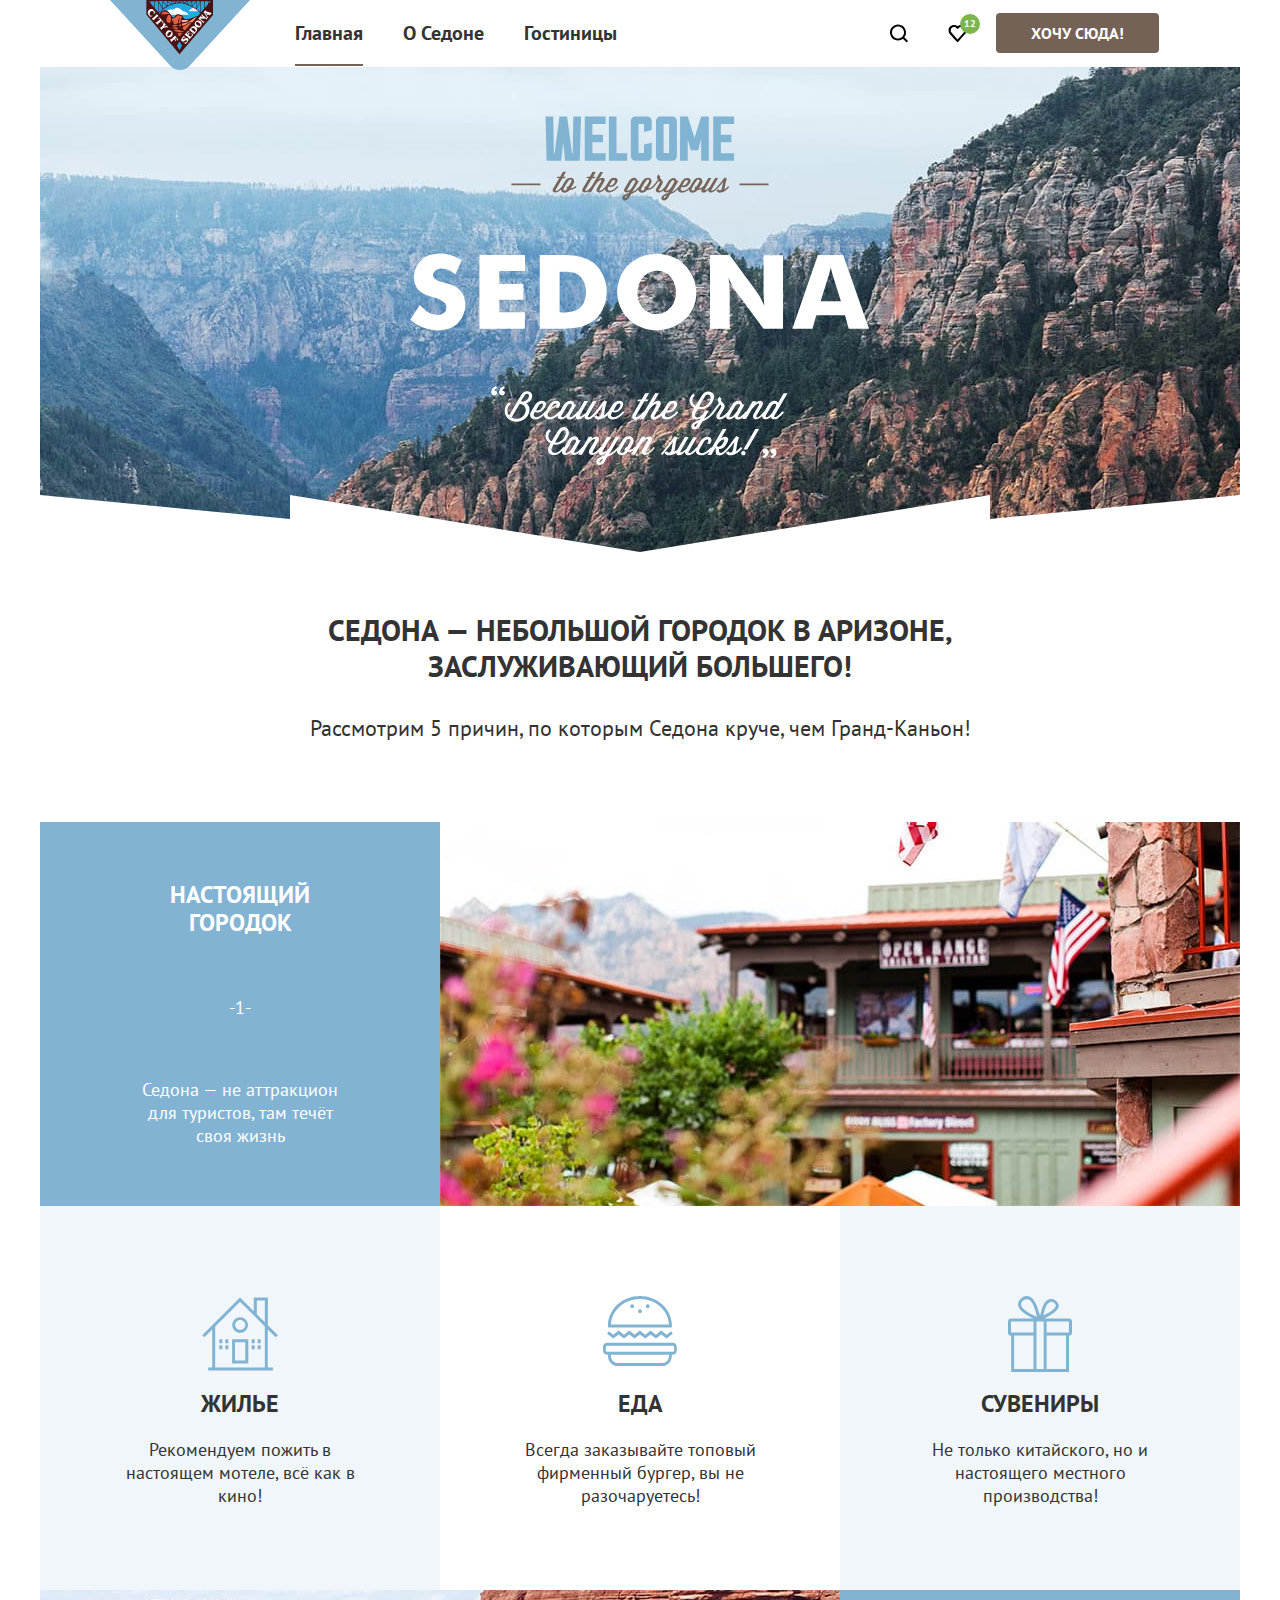
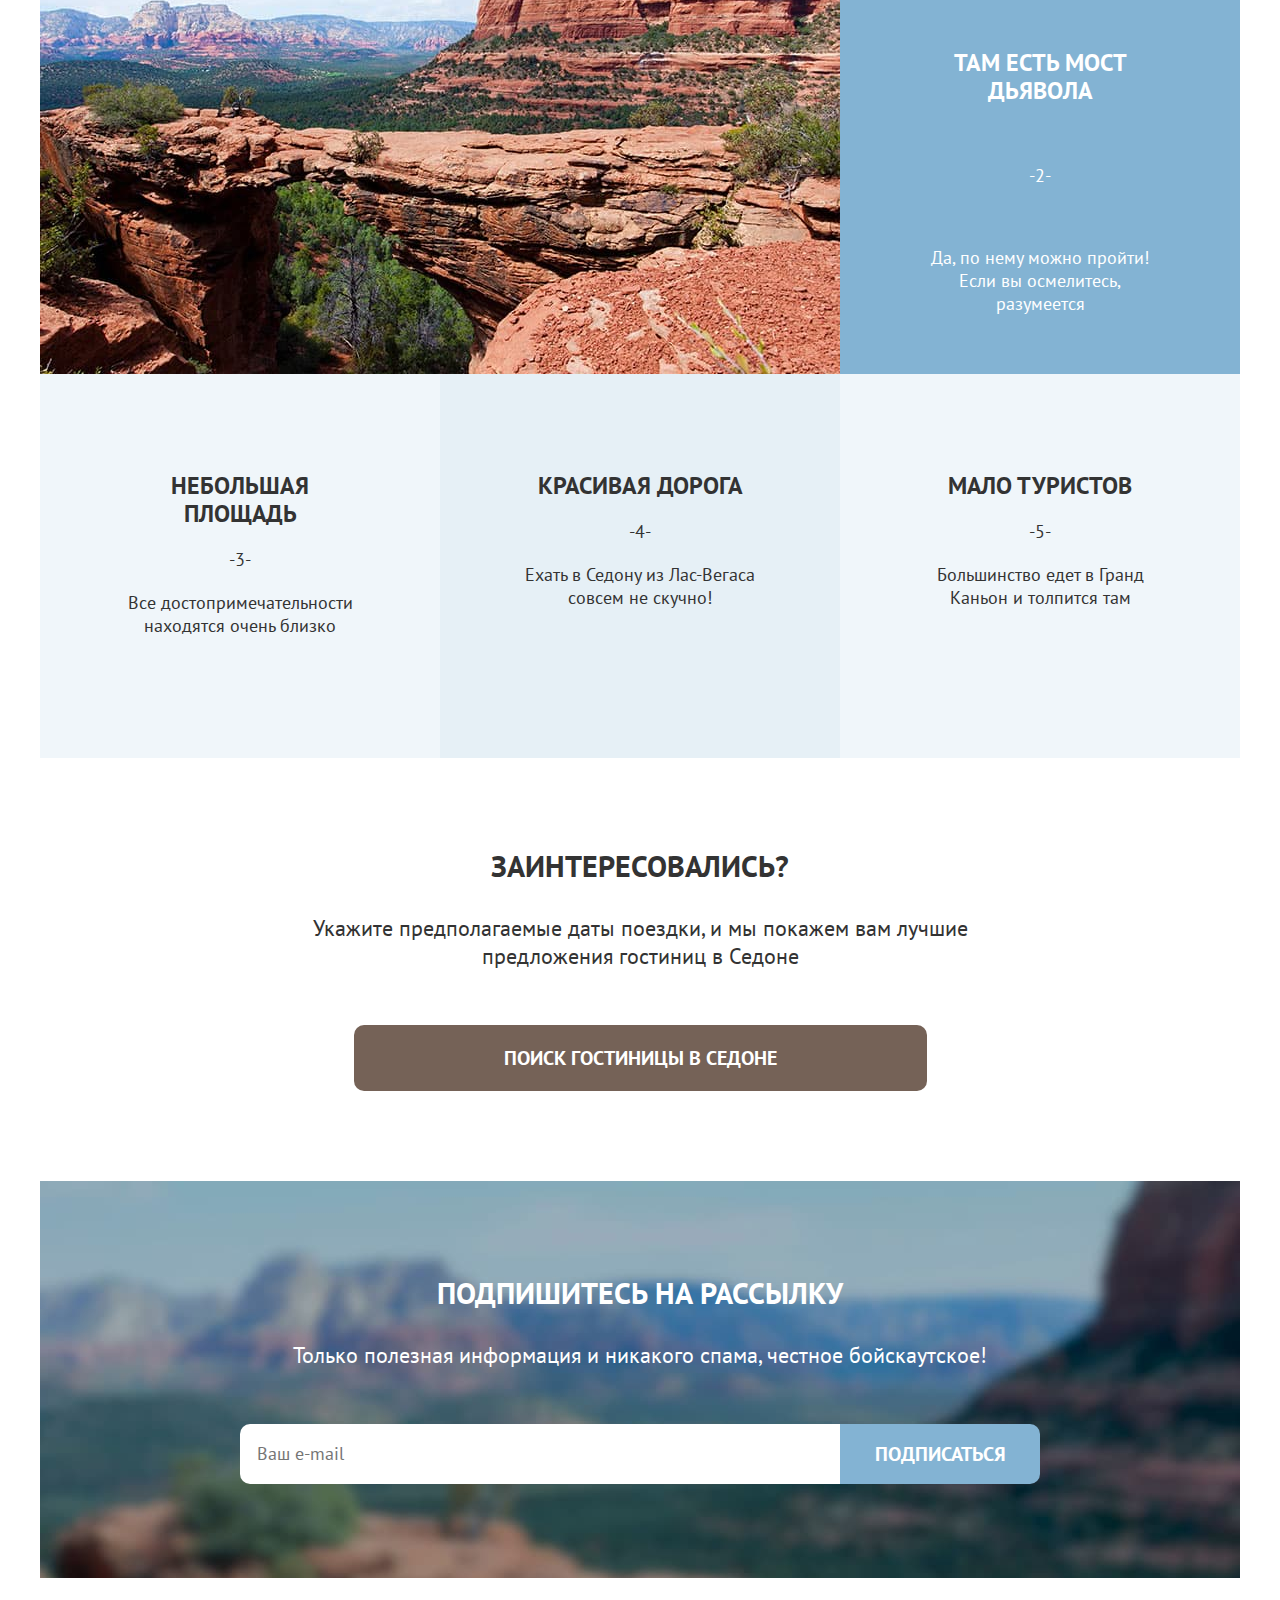
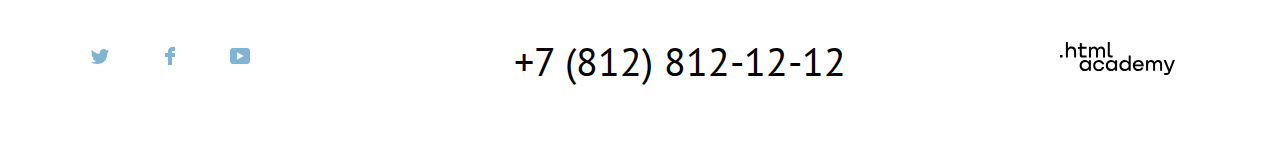
==== index.html @ 69a6a280 "First commit" ====
<!DOCTYPE html>
<html lang="ru">

<head>
  <meta charset="utf-8">
  <title>Седона</title>
  <link rel="stylesheet" href="styles/styles.css">
</head>

<body>
  <header class="page-header">
    <nav class="navigation">
      <a class="navigation-logo" href="index.html">
        <img class="logo" src="img/logo.svg" alt="Логотип города Седона" width="140" height="70">
      </a>
      <ul class="navigation-list">
        <li class="navigation-item">
          <a class="navigation-link navigation-link-current">Главная</a>
        </li>
        <li class="navigation-item">
          <a class="navigation-link" href="about.html">О Седоне</a>
        </li>
        <li class="navigation-item">
          <a class="navigation-link" href="catalog.html">Гостиницы</a>
        </li>
      </ul>
      <ul class="navigation-list navigation-user">
        <li class="navigation-item">
          <a class="navigation-link" href="#">
            <svg class="navigation-icon" aria-hidden="true" focusable="false" xmlns="http://www.w3.org/2000/svg"
              width="20" height="19" fill="none" viewBox="0 0 20 19">
              <path
                d="m19.026 17.05-3.71-3.7c1.002-1.3 1.704-3 1.704-4.9 0-4.4-3.61-8-8.023-8C4.585.45.975 4.15.975 8.55c0 4.4 3.61 8 8.022 8 1.805 0 3.51-.6 4.914-1.7l3.71 3.7 1.405-1.5Zm-10.029-2.5c-3.309 0-6.017-2.7-6.017-6s2.708-6 6.017-6c3.31 0 6.017 2.7 6.017 6s-2.707 6-6.017 6Z" />
            </svg>
            <span class="visually-hidden">Поиск</span></a>
        </li>
        <li class="navigation-item">
          <a class="navigation-link" href="#">
            <svg class="navigation-icon" aria-hidden="true" focusable="false" xmlns="http://www.w3.org/2000/svg"
              width="19" height="17" fill="none" viewBox="0 0 19 17">
              <path
                d="M9.444 17c-.301 0-.602-.1-.802-.4-5.416-6.1-6.72-7.5-7.02-7.9C.92 7.8.519 6.6.519 5.4c0-3 2.406-5.4 5.515-5.4 1.304 0 2.507.5 3.51 1.3C10.547.5 11.851 0 13.054 0c3.008 0 5.516 2.4 5.516 5.4 0 1.3-.502 2.5-1.304 3.4l-7.02 7.9c-.2.2-.401.3-.802.3ZM3.427 7.5c.3.4 3.51 4 6.117 6.9l6.218-7c.501-.5.702-1.2.702-2 0-1.8-1.505-3.3-3.31-3.3-1.002 0-2.005.5-2.707 1.3-.301.3-.602.4-.903.4-.3 0-.602-.2-.802-.4-.702-.8-1.705-1.3-2.708-1.3-1.805 0-3.31 1.5-3.31 3.3-.1.9.302 1.6.703 2.1-.1 0-.1 0 0 0Z" />
            </svg>
            <span class="visually-hidden">Избранное</span>
            <span class="icon-button-counter">12</span>
          </a>
        </li>
        <li class="navigation-item">
          <a class="button button-secondary" href="#">Хочу сюда!</a>
        </li>
      </ul>
    </nav>

  </header>
  <main class="main-container main-index">
    <div class="page-container">
      <div class="main-promo">
        <h1 class="visually-hidden">Город Седона</h1>
        <img class="logo-wrlcome" src="img/welcome.svg" width="460" height="350" alt="Добро пожаловать в город Седона">
      </div>
      <section class="reason">
        <div class="postiton-flex-section-reason">
          <h2 class="title-main-index position-reason">Седона — небольшой городок в Аризоне, заслуживающий большего!
          </h2>
          <p class="description-main-index">Рассмотрим 5 причин, по которым Седона круче, чем Гранд-Каньон!</p>
        </div>
        <ol class="reason-list">
          <li class="reason-item-large">
            <div class="reason-block text-color">
              <h3 class="reason-title">Настоящий городок</h3>
              <span>-1-</span>
              <p class="reason-description">Седона — не аттракцион для туристов, там течёт
                своя жизнь</p>
            </div>
            <img class="reason-img" src="img/content/real-city.jpg" alt="Фото города Седона с заведенями" width="800"
              height="384">
            <ul class="reason-list-inner">
              <li class="reason-item-inner reason-item-house-img">

                <h4 class="reason-title">Жилье</h4>
                <p class="reason-description">Рекомендуем пожить в настоящем мотеле,
                  всё как в кино!</p>
              </li>
              <li class="reason-item-inner reason-item-burger-img">
                <h4 class="reason-title">Еда</h4>
                <p class="reason-description">Всегда заказывайте
                  топовый фирменный бургер, вы не разочаруетесь!</p>
              </li>
              <li class="reason-item-inner reason-item-gift-img">
                <h4 class="reason-title">Сувениры</h4>
                <p class="reason-description">Не только китайского,
                  но и настоящего местного производства!</p>
              </li>
            </ul>
          </li>
          <li class="reason-item-large">
            <img class="reason-img" src="img/content/devil-bridge.jpg"
              alt="Фото Моста дьявола: природного каменного моста между скалами" width="800" height="384">
            <div class="reason-block text-color">
              <h3 class="reason-title">Там есть мост дьявола</h3>
              <span>-2-</span>
              <p class="reason-description">Да, по нему можно пройти! Если вы осмелитесь, разумеется</p>
            </div>
          </li>
          <li class="reason-item">
            <h3 class="reason-title">Небольшая площадь</h3>
            <span>-3-</span>
            <p class="reason-description">Все достопримечательности находятся очень близко</p>
          </li>
          <li class="reason-item">
            <h3 class="reason-title">Красивая дорога</h3>
            <span>-4-</span>
            <p class="reason-description">Ехать в Седону из Лас-Вегаса совсем не скучно!</p>
          </li>
          <li class="reason-item">
            <h3 class="reason-title">Мало туристов</h3>
            <span>-5-</span>
            <p class="reason-description">Большинство едет в Гранд Каньон и толпится там</p>
          </li>
        </ol>
      </section>
      <section class="hotel-search">
        <h2 class="visually-hidden">Поиск гостиниц</h2>
        <p class="title-main-index position-hotel-search">Заинтересовались?</p>
        <p class="section-description">Укажите предполагаемые даты поездки, и мы покажем вам лучшие предложения гостиниц
          в
          Седоне
        </p>
        <a class="button search-button" href="#">ПОИСК ГОСТИНИЦЫ В СЕДОНЕ</a>
      </section>
      <section class="subscribe">
        <h2 class="title-main-index position-subscribe">ПОДПИШИТЕСЬ НА РАССЫЛКУ</h2>
        <p class="section-description">Только полезная информация и никакого спама, честное бойскаутское!</p>
        <form class="subscribe-form" action="https://echo.htmlacademy.ru/" method="post">
          <label class="subscribe-field">
            <span class="visually-hidden">Ваш e-mail</span>
            <input class="field" type="email" name="e-mail" placeholder="Ваш e-mail" required>
          </label>
          <button class="button subscribe-button" type="submit">ПОДПИСАТЬСЯ</button>
        </form>
      </section>
    </div>
  </main>
  <footer class="page-footer">
    <div class="page-footer-container">
      <section class="footer-social">
        <h2 class="visually-hidden">Наши социальные сети</h2>
        <ul class="footer-social-list">
          <li class="footer-social-item">
            <a class="footer-social-link" href="#">
              <svg class="footer-social-icon" xmlns="http://www.w3.org/2000/svg" width="18" height="15" fill="none"
                viewBox="0 0 18 15">
                <path
                  d="M11.6.2c1.8-.5 3.2.3 3.8 1.2.7-.2 1.4-.5 2.1-.7 0 .9-.6 1.5-.9 1.8.7.1 1.4-.6 1.4-.6-.2 1-1.1 1.8-1.7 2C16.1 10.7 13 15.1 5.7 15h-.5c-.4 0-4.4-.5-5.2-1.9 2.4.2 4.1-.4 5-1.2-1-.3-2.9-.4-3.2-2.9.4.1.6.2 1.3.1C1.8 8.3.4 7.5.5 5.3c.3.3 1.1.5 1.4.5C1.1 5.6-.2 2.5.9.9c1.9 1.9 4 3.6 7.6 3.8C8.7 2.3 9.7.8 11.6.2Z" />
              </svg>
              <span class="visually-hidden">Твиттер</span>
            </a>
          </li>
          <li class="footer-social-item">
            <a class="footer-social-link" href="#">
              <svg class="footer-social-icon" xmlns="http://www.w3.org/2000/svg" width="10" height="18" fill="none"
                viewBox="0 0 10 18">
                <path d="M7 0C4.8 0 3 1.8 3 4v2H0v4h3v8h4v-8h3V6H7V4h3V0H7Z" />
              </svg>
              <span class="visually-hidden">Фэйсбук</span>
            </a>
          </li>
          <li class="footer-social-item">
            <a class="footer-social-link" href="#">
              <svg class="footer-social-icon" xmlns="http://www.w3.org/2000/svg" width="20" height="16" fill="none"
                viewBox="0 0 20 16">
                <path
                  d="M17 0H2.9C1.2 0 0 1.5 0 3.2v9.5C0 14.5 1.2 16 2.9 16h14.3c1.5 0 2.9-1.5 2.9-3.2V3.2C19.9 1.5 18.7 0 17 0ZM7 11.8V4.2L13.7 8 7 11.8Z" />
              </svg>
              <span class="visually-hidden">Ютуб</span>
            </a>
          </li>
        </ul>
      </section>
      <section class="footer-contacts">
        <h2 class="visually-hidden">Контакты</h2>
        <address class="contacts">
          <a class="contacts-phone" href="88128121212">+7 (812) 812-12-12</a>
        </address>
      </section>
      <section class="footer-made-in">
        <h2 class="visually-hidden">Сайт сделан в .html academy</h2>
        <a class="button-made-in" href="https://htmlacademy.ru/">
          <svg class="html-academy-svg" xmlns="http://www.w3.org/2000/svg" width="115" height="33" fill="none">
            <path
              d="M0 12.9v2.6h2.5v-2.6H0Zm11.6-8.4c-1.6 0-2.8.7-3.6 1.7h-.1V0h-2v15.5h2v-5.3c0-2.1 1.3-3.6 3.3-3.6 1.8 0 2.9 1.4 2.9 3.2v5.7h2V9.4c.1-3-1.8-4.9-4.5-4.9Zm15 .3h-4.8V1.1h-2v3.8h-1.9v2h1.9v6c0 1.7 1 2.7 2.7 2.7h4.1v-2h-3.7c-.7 0-1.1-.4-1.1-1.1V6.8h4.8v-2Zm14.5-.2c-1.6 0-2.9.8-3.5 2.1h-.1a3.7 3.7 0 0 0-3.4-2.1c-1.4 0-2.5.8-3.1 1.8h-.1V4.8H29v10.6h2V10c0-2 1-3.5 2.6-3.5 1.5 0 2.4 1 2.4 2.6v6.3h2V9.8c0-2.4 1.4-3.3 2.6-3.3 1.5 0 2.4 1 2.4 2.6v6.3h2V8.9c.1-2.5-1.4-4.3-3.9-4.3Zm6.7 8.1c0 1.7 1 2.7 2.8 2.7h2v-2h-1.7c-.7 0-1.1-.4-1.1-1.1V0h-2v12.7Zm-18.9 7a4.9 4.9 0 0 0-3.9-1.8c-3.1 0-5.4 2.3-5.4 5.6s2.3 5.6 5.4 5.6c1.8 0 3-.8 3.8-1.9h.1v1.6h2V18.2h-2v1.5Zm-3.6 7.4a3.5 3.5 0 0 1-3.6-3.6c0-2 1.4-3.6 3.6-3.6s3.6 1.6 3.6 3.6c0 1.9-1.4 3.6-3.6 3.6ZM44.2 22c-.5-2.4-2.6-4.1-5.4-4.1a5.4 5.4 0 0 0-5.6 5.6c0 3.1 2.2 5.6 5.6 5.6 2.8 0 4.9-1.8 5.4-4.2h-2.1a3.4 3.4 0 0 1-3.3 2.3 3.5 3.5 0 0 1-3.6-3.6c0-2 1.4-3.6 3.6-3.6 1.6 0 2.8 1 3.3 2.2h2.1V22Zm10.9-2.3a4.9 4.9 0 0 0-3.9-1.8c-3.1 0-5.4 2.3-5.4 5.6s2.3 5.6 5.4 5.6c1.8 0 3-.8 3.8-1.9h.1v1.6h2V18.2h-2v1.5Zm-3.6 7.4a3.5 3.5 0 0 1-3.6-3.6c0-2 1.4-3.6 3.6-3.6s3.6 1.6 3.6 3.6c0 1.9-1.5 3.6-3.6 3.6Zm17.2-7.3a5 5 0 0 0-3.9-1.9c-3.1 0-5.4 2.3-5.4 5.6s2.2 5.6 5.4 5.6c1.7 0 3-.8 3.8-1.8h.1v1.5h2V13.4h-2v6.4Zm-3.6 7.3a3.5 3.5 0 0 1-3.6-3.6c0-2 1.4-3.6 3.6-3.6s3.6 1.6 3.6 3.6c-.1 2-1.5 3.6-3.6 3.6Zm13.2-9.2a5.4 5.4 0 0 0-5.5 5.6c0 3 2.1 5.6 5.5 5.6 2.5 0 4.5-1.3 5.2-3.6h-2.1c-.5 1-1.6 1.6-3 1.6-1.9 0-3.3-1.3-3.4-2.9h8.8c.2-3.6-2-6.3-5.5-6.3Zm0 1.9c1.7 0 3 1 3.3 2.6h-6.5a3.2 3.2 0 0 1 3.2-2.6Zm19.9-1.9a4 4 0 0 0-3.6 2h-.1c-.6-1.2-1.8-2-3.4-2-1.4 0-2.5.7-3.1 1.8v-1.5h-1.9v10.6h2v-5.4c0-2 1-3.4 2.6-3.5 1.5 0 2.4 1 2.4 2.6v6.3h2v-5.6c0-2.4 1.4-3.3 2.6-3.3 1.5 0 2.4 1 2.4 2.6v6.3h2v-6.5c.1-2.6-1.4-4.4-3.9-4.4Zm11.2 9.1-3.6-8.9h-2.2l4.8 11.6c-.3.9-.7 1.2-1.7 1.2h-2.5v2h2.5c1.8 0 2.8-.8 3.5-2.6l4.7-12.2h-2.1l-3.4 8.9Z" />
          </svg>
        </a>
      </section>
    </div>
  </footer>
</body>

</html>
---- styles/styles.css ----
@font-face {
  font-family: "PT Sans";
  font-style: normal;
  font-weight: 400;
  src: url("../fonts/ptsans-400.woff2") format("woff2");
  font-display: swap;
}

@font-face {
  font-family: "PT Sans";
  font-style: normal;
  font-weight: 700;
  src: url("../fonts/ptsans-700.woff2") format("woff2");
  font-display: swap;
}

html {
  height: 100%;
}

body {
  min-width: 1200px;
  margin: 0;
  display: flex;
  flex-direction: column;
  min-height: 100%;
  font-family: "PT Sans", sans-serif;
  font-size: 18px;
  color: #333333;
  background-color: #FFFFFF;
}

.visually-hidden {
  position: absolute;
  width: 1px;
  height: 1px;
  margin: -1px;
  padding: 0;
  border: 0;
  clip: rect(0 0 0 0);
  overflow: hidden;
}

.main-container {
  flex-grow: 1;
}

.page-container {
  width: 1200px;
  margin: 0 auto;
}


.logo-wrlcome {
  padding-top: 50px;
  display: block;
  margin: 0 auto;
}

.title-main-index {
  font-family: 'PT Sans';
  font-style: normal;
  font-weight: 700;
  font-size: 30px;
  line-height: 36px;
  text-align: center;
  text-transform: uppercase;
}

.title-main-catalog {
  margin: 0 0 30px;
  padding: 0;
  font-size: 30px;
}

.postiton-flex-section-reason {
  width: 720px;
  margin-left: auto;
  margin-right: auto;
}

.position-reason {
  margin: 60px auto 30px;
}

.position-hotel-search {
  margin: 0 auto 30px;
}

.section-description {
  margin: 0 auto 55px;
  font-size: 22px;
}

.description-main-index {
  margin: 0 auto 80px;
  text-align: center;
  font-size: 22px;
}

.search-button {
  display: block;
  margin: 0 auto;
  padding: 15px 150px;
  border-radius: 10px;
}

.main-promo {
  min-height: 486px;
  background-position: 50% 100%, 50% 50%;
  background-image: url(../img/white-backround.svg), url(../img/background/index-background.jpg);
  background-repeat: no-repeat;
}


.button {
  display: inline-block;
  box-sizing: border-box;
  background-color: #756257;
  font-family: 'PT Sans';
  font-style: normal;
  font-weight: 700;
  font-size: 20px;
  line-height: 36px;
  text-align: center;
  text-transform: uppercase;
  text-decoration: none;
  color: #FFFFFF;
  border: none;
  cursor: pointer;
}

.button-secondary {
  font-size: 16px;
  line-height: 20px;
  padding: 10px 35px;
  border-radius: 4px;
  margin-left: 10px;
}

.button-secondary:hover,
.search-button:hover,
.hotel-card-button:hover {
  background-color: #615048;
}

.button-secondary:focus,
.search-button:focus,
.hotel-card-button:focus {
  outline: 3px solid #83B3D3;
  border-radius: 4px;
}

.button-secondary:active,
.search-button:active,
.hotel-card-button:active {
  color: rgba(255, 255, 255, 0.3);
}

.subscribe-button {
  background: #83B3D3;
  padding: 0;
  border-radius: 0 10px 10px 0;
}

.subscribe-button:hover,
.hotel-favourites-button:hover,
.pagination-show-more:hover,
.paginatuon-link:hover,
.button-search:hover {
  background: #68A2CA;
}


.hotel-favourites-button-checked:hover {
  background: #6C9E42;
}

.subscribe-button:focus,
.hotel-favourites-button:focus,
.pagination-show-more:focus,
.paginatuon-link:focus,
.button-search:focus {
  outline: 3px solid #756257;
}

.subscribe-button:active,
.hotel-favourites-button:active,
.pagination-show-more:active,
.paginatuon-link:active,
.button-search:active {
  background: #68A2CA;
  color: rgba(255, 255, 255, 0.3);
  outline: 3px solid #FFFFFF;
}

.hotel-favourites-button-checked:active {
  background: #6C9E42;
}


.button-filter {
  background: #83B3D3;
  font-size: 16px;
  line-height: 20px;
  padding: 15px 20px;
  border-radius: 4px;
  margin-top: 40px;
  margin-bottom: 20px;
}

.button-filter:hover {
  background: #68A2CA;
}

.button-filter:focus {
  outline: 3px solid #FFFFFF;
}

.button-filter:active {
  opacity: 0.3;
}

.button-reset {
  background-color: transparent;
  border: none;
  font-family: inherit;
  font-size: 18px;
  color: #FFFFFF;
  padding: 0;
  cursor: pointer;
  align-self: center;
  padding: 2px 10px;
}

.button-reset:hover {
  opacity: 0.6;
}

.button-reset:focus {
  outline: 3px solid #83B3D3;
  border-radius: 4px;
}

.button-reset:active {
  opacity: 0.3;
}

.hotel-favourites-button {
  background-color: #83B3D3;
  font-size: 16px;
  line-height: 20px;
  grid-column: 3/4;
  padding: 10px 20px;
  border-radius: 4px;
}

.hotel-favourites-button-checked {
  background: #7DB54F;
  padding: 10px 15px;
}

.filter-reset {
  background: transparent;
  font-size: 16px;
  line-height: 20px;
}


.hotel-card-button {
  font-size: 16px;
  line-height: 20px;
  grid-column: 1/2;
  padding: 10px 20px;
  border-radius: 4px;
}

.hotel-type {
  grid-column: 1/2;
}

.pagination-show-more {
  display: block;
  margin: 0 auto 30px;
  background: #83B3D3;
  font-size: 20px;
  line-height: 26px;
  padding: 18px 225px;
  border-radius: 4px;
}

.page-header {
  color: #333333;
  position: relative;
  z-index: 1;
}

.navigation {
  display: flex;
  width: 1060px;
  margin: 0 auto;
}

.navigation-list {
  display: flex;
  flex-wrap: wrap;
  width: 400px;
  margin: 0;
  padding: 0;
  list-style-type: none;

}

.navigation-user {
  max-width: 300px;
  margin-left: auto;
  align-items: center;
}

.navigation-link-current::before {
  position: absolute;
  right: 20px;
  bottom: 0;
  left: 20px;
  height: 2px;
  background-color: #756257;
  content: "";
}

.navigation-link {
  position: relative;
  display: block;
  padding: 20px 20px;
  font-size: 20px;
  line-height: 26px;
  font-weight: 700;
  color: #333333;
  text-decoration: none;
}

.navigation-link:hover {
  color: #756257;
}

.navigation-link:active {
  color: rgba(117, 98, 87, 0.3);
}

.navigation-link:hover .navigation-icon {
  fill: #756257;
}

.navigation-link:focus {
  outline: 3px solid #83B3D3;
  border-radius: 4px;
}

.navigation-icon {
  position: absolute;
  top: 0;
  right: 0;
  bottom: 0;
  left: 0;
  margin: auto;
  fill: #000000;
}

.icon-button-counter {
  position: absolute;
  left: 32px;
  top: 10px;
  font-size: 10px;
  color: #FFFFFF;
  background-color: #7DB54F;
  border-radius: 10px;
  width: 20px;
  height: 20px;
  display: flex;
  align-items: center;
  justify-content: center;
}

.navigation-logo {
  width: 140px;
  margin-right: 25px;
  margin-bottom: -10px;
}

.logo {
  display: block;
}

.navigation-user .navigation-link {
  min-width: 18px;
  min-height: 18px;
}

.reason-block {
  display: grid;
  grid-template-columns: 90px 220px 90px;
  row-gap: 30px;
}

.reason-title {
  font-size: 24px;
  line-height: 28px;
  font-weight: 700;
  text-transform: uppercase;
  grid-column: 2/3;
  margin: auto 0 0 0;
}

span {
  grid-column: 2/3;
  margin: auto;
}

.reason-description {
  grid-column: 2/3;
  margin: 0 0 auto 0;
}

.text-color {
  color: #FFFFFF;
}

.reason-list {
  /* display: flex;
  justify-content: space-between;
  flex-wrap: wrap; */
  display: grid;
  grid-template-columns: 400px 400px 400px;
  margin: 0;
  padding: 0;
  text-align: center;
  list-style-type: none;
}

.reason-item-large {
  display: flex;
  justify-content: space-between;
  flex-wrap: wrap;
  grid-column: 1/-1;
  width: 1200px;
  background: #83B3D3;
  list-style-type: none;
}

.reason-item {
  width: 400px;
  background: rgba(131, 179, 211, 0.12);
  box-sizing: border-box;
  display: grid;
  grid-template-columns: 75px 250px 75px;
  row-gap: 20px;
  align-content: start;
  min-height: 384px;
  padding-top: 98px;
  padding-bottom: 75px;
}

.reason-item:nth-child(4) {
  background: rgba(131, 179, 211, 0.2);
}

.reason-list-inner {
  margin: 0;
  padding: 0;
  /* display: flex;
  flex-wrap: wrap;
  justify-content: space-between; */
  display: grid;
  grid-template-columns: 400px 400px 400px;
  background: #FFFFFF;
  list-style-type: none;
}

.reason-item-inner {
  background: rgba(131, 179, 211, 0.12);
  box-sizing: border-box;
  width: 400px;
  display: grid;
  grid-template-columns: 75px 250px 75px;
  row-gap: 20px;
  align-content: start;
  padding-top: 184px;
  background-repeat: no-repeat;
  background-position: 50% 90px;
  background-size: 76px 76px;
  min-height: 384px;
}

.reason-item-house-img {
  background-image: url("../img/house.svg");
}

.reason-item-burger-img {
  background: #FFFFFF;
  background-repeat: no-repeat;
  background-position: 50% 90px;
  background-image: url("../img/burger.svg");
}

.reason-item-gift-img {
  background-image: url("../img/gift.svg");
}

.reason-img {
  object-fit: cover;
}

.hotel-search {
  text-align: center;
  background-color: #FFFFFF;
  color: #333333;
  padding: 90px 240px;
}



.subscribe {
  text-align: center;
  background-image: url("../img/background/subscribe.jpg");
  color: #FFFFFF;
  background-color: #000000;
  background-size: 100% auto;
  background-repeat: no-repeat;
  padding: 94px 200px;
}

.subscribe-catalog {
  text-align: center;
  color: #000000;
  background-color: #FFFFFF;
  padding: 70px 200px 140px;
}

.subscribe-form {
  display: grid;
  grid-template-columns: 1fr 200px;
}

.subscribe-field {
  display: flex;
}

.field-catalog {
  background: #F2F2F2;
}

.field {
  width: 100%;
  border: none;
  padding: 17px;
  font-family: inherit;
  font-weight: 400;
  font-size: 18px;
  line-height: 26px;
  border-radius: 10px 0 0 10px;
}

.field:hover {
  background: #E6E6E6;
}

.field:focus {
  outline: 3px solid #83B3D3;
}

.position-subscribe {
  margin: 0 auto 30px;
}

.contacts-phone {
  font-family: 'PT Sans';
  font-style: normal;
  font-weight: 400;
  font-size: 40px;
  line-height: 40px;
  text-transform: uppercase;
  color: #000000;
  text-decoration: none;
  align-items: center;
}

.button-made-in {
  display: block;
  min-height: 32px;
  min-width: 115px;
  padding: 10px;
  ;
}

.html-academy-svg {
  fill: #000000;
}

.html-academy-svg:hover {
  fill: #756257;
}

.html-academy-svg:active {
  color: #756257;
  opacity: 0.3;
}

.contacts-phone:hover {
  color: #756257;
}

.contacts-phone:active {
  color: #756257;
  opacity: 0.3;
}

.contacts-phone:focus,
.button-made-in:focus {
  outline: 3px solid #83B3D3;
  border-radius: 10px;
}

.inner-header {
  background-image: url("../img/background/catalog-background.jpg");
  color: #FFFFFF;
  background-color: #000000;
  background-size: 100% auto;
  background-repeat: no-repeat;
  padding: 35px 70px 80px;
}

.inner-header-title {
  margin: 0 0 5px 0;
  font-size: 60px;
}

.breadcrumbs {
  display: flex;
  list-style-type: none;
  margin: 0 0 45px 0;
  padding: 0;
  flex-wrap: wrap;
}

.breadcrumbs-link-home {
  display: block;
  width: 20px;
  height: 20px;
  background-image: url('../img/breadcrumbs_home.svg');
  background-position: 50% 50%;
  background-repeat: no-repeat;
}

.breadcrumbs-link-home:hover {
  opacity: 0.4;
}

.breadcrumbs-link-home:focus {
  outline: 3px solid #83B3D3;
  border-radius: 4px;
}

.breadcrumbs-link-home:active {
  outline: 3px solid #83B3D3;
  border-radius: 4px;
  opacity: 0.6;
}


.breadcrumbs-item {
  position: relative;
}

.breadcrumbs-item+.breadcrumbs-item {
  font-size: 16px;
  margin-left: 20px;
}

.breadcrumbs-item+.breadcrumbs-item::before {
  content: '';
  width: 5px;
  height: 8px;
  background-image: url('../img/breadcrumbs-row.svg');
  position: absolute;
  top: 35%;
  left: -13px;
}

.section-title {
  font-weight: 700;
  font-size: 30px;
  line-height: 39px;
  margin: 0;
}

.catalog-filter {
  display: grid;
  grid-template-columns: 200px 200px 1fr 220px;
  gap: 20px;
}

.catalog-filter-group {
  padding: 0;
  margin: 0;
  border: none;
}

.range {
  display: grid;
  grid-template-columns: 1fr 1fr;
  row-gap: 35px;
}

.range-title {
  grid-column: -2 / -1;
  grid-row: 1 / 2;
  opacity: 0.3;
}

.range-scale {
  position: relative;
  height: 4px;
  background-color: gray;
  grid-column: 1 / -1;
}

.range-bar {
  position: absolute;
  height: 4px;
  background-color: #FFFFFF;
}

.range-toggle {
  position: absolute;
  width: 20px;
  height: 20px;
  background-color: #FFFFFF;
  border: none;
  border-radius: 5px;
  cursor: pointer;
}

.range-toggle:focus {
  outline: 3px solid #83B3D3;
  ;
}

.range-toggle:active {
  outline: 2px solid #83B3D3;
  ;
}

.toggle-min {
  top: -8px;
  left: -10px;
}

.toggle-max {
  top: -8px;
  right: -10px;
}

.catalog-filter-title {
  margin-bottom: 15px;
  padding: 0;
}

.control {
  position: relative;
  display: block;
  padding-left: 36px;
}

.control:hover .control-mark {
  background: rgba(255, 255, 255, 0.6);
}

.control-input:disabled+.control-mark {
  background: #FFFFFF;
}

.control-input:focus+.control-mark {
  outline: 3px solid #83B3D3;
}

.control-input[type="checkbox"]:checked+.control-mark::before {
  position: absolute;
  top: 6px;
  left: 4px;
  width: 12px;
  height: 10px;
  content: "";
  background-image: url("../img/check.svg")
}

.control-mark {
  position: absolute;
  top: 2px;
  left: 0;
  width: 20px;
  height: 20px;
  background: #FFFFFF;
  border-radius: 4px;
}

.control-input[type="radio"]+.control-mark {
  border-radius: 50%;
}

.control-input[type="radio"]:checked+.control-mark::before {
  position: absolute;
  top: 5px;
  left: 5px;
  width: 10px;
  height: 10px;
  background-color: #3F5E72;
  border-radius: 50%;
  content: "";
}

.control-label {
  font-weight: 400;
  font-size: 18px;
  line-height: 23px;
}

.catalog-filter-input {
  grid-column: 1 / -1;
  grid-row: 1 / 2;
  color: #ffffff;
  background-color: transparent;
  font-family: inherit;
  font-size: 18px;
  border: 2px solid #FFFFFF;
  padding: 10px;
  font: inherit;
}

.catalog-filter-input:hover {
  border-color: gray;
}

.catalog-filter-input:focus {
  border: 2px solid #FFFFFF;
  box-shadow: 0px 0px 0px 3px #81B3D2;
}

.catalog-filter-input-from {
  border-radius: 4px 0 0 4px;
}

.catalog-filter-input-to {
  border-left: 1px;
  border-radius: 0 4px 4px 0;
}

.catalog-filter-input::-webkit-outer-spin-button,
.catalog-filter-input::-webkit-inner-spin-button {
  appearance: none;
  margin: 0;
}

.catalog-filter-group-price {
  margin-left: 100px;
}

.catalog-filter-hotel {
  display: grid;
  grid-template-columns: 1fr 1fr;
}

.catalog-hotel-filter {
  display: flex;
  justify-content: space-between;
  align-items: center;
  padding: 50px 70px;
}

.card {
  width: 160px;
  height: 48px;
}

.card-toggle {
  display: inline-block;
  border: 2px solid #E6E6E6;
  border-radius: 4px;
  box-sizing: border-box;
}

.card-toggle-current {
  border-color: #000000;
}

.card-toggle:hover,
.card-toggle:focus {
  border-color: #83B3D3;
}

.card-toggle-current:hover {
  border-color: #000000;
}

.wrapper-card-toggle {
  display: flex;
  flex-wrap: wrap;
  align-items: center;
  gap: 8px;
  max-width: 170px;
}

.card-toggle{
  background-repeat: no-repeat;
  background-position: center;
  width: 48px;
  height: 48px;
}

.wrapper-card-toggle .show-cards {
  background-image: url("../img/mode-tile1.svg");

}

.wrapper-card-toggle .show-big {
  background-image: url("../img/mode-slideshow1.svg");
}

.wrapper-card-toggle .show-list {
  background-image: url("../img/mode-list1.svg");
}

.catalog-filter-list {
  list-style-type: none;
  padding: 0;
  margin: 0;
}

.catalog-filter-item:not(:last-child) {
  margin-bottom: 13px;
}

.filter-buttons {
  display: flex;
  flex-direction: column;
  margin-left: 60px;
}

.hotel-card-link {
  text-decoration: none;
  color: #000000;
  background-color: #FFFFFF;
  grid-column: 1/-1;
}

.hotel-card-title {
  font-family: 'PT Sans';
  font-style: normal;
  font-weight: 700;
  font-size: 24px;
  line-height: 31px;
  margin: 0;
}

.hotel-card-image {
  object-fit: cover;
}

.hotel-card-image:hover {
  opacity: 0.5;
}

/* .hotel-list {
  display: flex;
  justify-content: space-between;
  flex-wrap: wrap;
  list-style-type: none;
  margin: 0 0 34px 0;
  padding: 0;
} */

.hotel-list {
  display: grid;
  grid-template-columns: repeat(3, 340px);
  list-style-type: none;
  margin: 0 0 34px;
  padding: 0 72px;
  gap: 18px;
  position: relative;
}

.hotel-list::after {
  position: absolute;
  content: '';
  border-bottom: 1px solid #E6E6E6;
  left: 70px;
  right: 70px;
  top: 100%;
}



.hotel-card {
  display: grid;
  grid-template-columns: 140px 20px 140px;
  padding: 20px;
  row-gap: 16px;
}

.hotel-description {
  display: grid;
  grid-template-columns: 1fr 1fr;
  grid-column: 1/-1;
  margin: 0;
}

.star {
  margin: 0;
  grid-column: 1/2;
  background-image: url('../img/star.svg');
  background-repeat: repeat-x;
  background-position: 0 50%;
  min-height: 37px;
  background-size: 23px 17px;
}

.star-four {
  width: 93px;
}

.star-three {
  width: 70px;
}

.star-two {
  width: 48px;
}


.hotel-rating {
  grid-column: 2/-1;
  margin: 0;
  align-self: center;
  background: #F2F2F2;
  border-radius: 4px;
  padding: 10px 35px;
}

.pagination {
  display: flex;
  justify-content: space-between;
  align-items: center;
  background-color: #FFFFFF;
  color: #000000;
  padding: 30px;
  position: relative;
}

.pagination::before {
  position: absolute;
  content: '';
  border-bottom: 1px solid #E6E6E6;
  left: 70px;
  right: 70px;
  bottom: 100%;
}

.paginatuon-link {
  display: block;
  box-sizing: border-box;
  background: #83B3D3;
  color: #FFFFFF;
  width: 55px;
  height: 55px;
  text-align: center;
  padding: 15px 15px;
  border-radius: 4px;
}

.pagination-current {
  background: #F2F2F2;
  color: #000000;
}

.pagination-current:hover {
  background: #F2F2F2;
}

.page-footer-container {
  display: flex;
  width: 1200px;
  margin: 0 auto;
  padding: 40px 0;
}

.footer-social {
  margin-right: 60px;
  margin-top: auto;
  margin-bottom: auto;
  max-width: 220px;
}

.footer-social-link {
  display: block;
  width: 20px;
  height: 20px;
  position: relative;
  top: 25%;
  left: 25%;
}

.footer-social-icon {
  position: absolute;
  top: 0;
  right: 0;
  bottom: 0;
  left: 0;
  margin: auto;
  fill: #83B3D3;
}

.footer-social-link:hover .footer-social-icon {
  fill: #68A2CA;
}

.footer-social-link:focus {
  outline: 3px solid #83B3D3;
  border-radius: 10px;
}

.footer-social-link:active {
  fill: #68A2CA;
  opacity: 0.3;
}

.footer-social-list {
  list-style-type: none;
  display: flex;
  flex-wrap: wrap;
}

.footer-social-item {
  width: 40px;
  height: 40px;
  margin-right: 30px;
  margin-bottom: 10px;
}

.footer-social-item:nth-child(3n) {
  margin-right: 0;
}

.footer-made-in {
  margin: auto 70px auto auto;
  max-width: 120px;
}

.footer-contacts {
  width: 720px;
  display: grid;
  justify-content: center;
  align-items: center;
}

.paginatuon-link {
  text-decoration: none;
  margin-bottom: 8px;
}

.pagination-list {
  display: flex;
  flex-wrap: wrap;
  max-width: 380px;
  margin: 0;
  padding: 0;
  list-style-type: none;
}

.pagination-item {
  width: 55px;
}

.pagination-item:not(:last-child) {
  margin-right: 10px;
}

.sorting-count-hotel-card {
  display: flex;
  align-items: center;
  justify-content: space-between;
  width: 390px;
}

.select {
  position: relative;
  display: flex;
  align-items: center;
  width: 290px;
  margin-right: auto;
}

.select-count-card {
  width: 160px;
  margin-left: 50px;
}

.select-control {
  width: 100%;
  padding: 12px 14px;
  padding-right: 48px;
  font: inherit;
  font-weight: 400;
  border: 2px solid #E6E6E6;
  border-radius: 4px;
  background-image: url("../img/select-arrow.svg");
  background-repeat: no-repeat;
  background-position: right 20px center;
  appearance: none;
}

.select-control:hover {
  border-color: #83B3D3;
}

.select-control:focus {
  outline: 2px solid #83B3D3;
}

.select-control:active {
  border: 2px solid #E6E6E6;
  color: gray;
}

.modal-container {
  position: fixed;
  top: 0;
  left: 0;
  display: flex;
  width: 100%;
  height: 100%;
  background: rgba(242, 242, 242, 0.8);
  z-index: 2;
}

.modal {
  position: relative;
  margin: auto;
  padding: 40px;
  background-color: #FFFFFF;
}

.field-modal {
  border: none;
  padding: 4px 18px;
  font-family: inherit;
  font-weight: 700;
  font-size: 18px;
  line-height: 40px;
  border-radius: 4px;
  background: #F2F2F2
}

.field-modal:hover {
  background-color: #E6E6E6;
}

.field-modal:focus {
  outline: 3px solid #83B3D3;
}

.field-modal:active {
  outline: 2px solid #000000;
}

.modal-search {
  width: 635px;
  border-radius: 30px;
}

.modal-close-button {
  position: absolute;
  padding: 0;
  top: 54px;
  right: 70px;
  width: 53px;
  height: 53px;
  border-radius: 50%;
  background-color: #F2F2F2;
  ;
  border: none;
  cursor: pointer;
}

.modal-close-button:hover {
  background-color: #E6E6E6;
}

.modal-close-button:focus {
  outline: 3px solid #83B3D3;
}

.modal-close-button:active {
  outline: 3px solid #FFFFFF;
}

.modal-close-button:active .cross {
  opacity: 0.3;
}

.cross::before,
.cross::after {
  position: absolute;
  top: 27px;
  left: 16px;
  height: 2px;
  width: 20px;
  background: #000000;
  content: "";
}

.cross::before {
  transform: rotate(45deg);
}

.cross::after {
  transform: rotate(-45deg);
}

.modal-title {
  font-family: 'PT Sans';
  font-style: normal;
  font-weight: 700;
  font-size: 30px;
  line-height: 40px;
  text-transform: uppercase;
  color: #000000;
  margin-top: 23px;
  margin-bottom: 60px;
}

.arrival-data,
.departure-data,
.human-count,
.child-count {
  align-self: center;
}

.arrival-data {
  grid-area: arrival-data;
}

input[type=date]::-webkit-calendar-picker-indicator {
  opacity: 0;
}

.search-form-field-arrival {
  grid-area: search-form-field-arrival;
  position: relative;
}

.search-form-field-arrival::after,
.search-form-field-departure::after {
  position: absolute;
  content: "";
  width: 15px;
  height: 15px;
  background-image: url("../img/calendar.svg");
  top: 18px;
  right: 19px;
  opacity: 0.3;
}

.arrival-date-comment {
  grid-area: arrival-date-comment;
  font-weight: 400;
  font-size: 16px;
  color: #FF5757;
}

.departure-data {
  grid-area: departure-data;
}

.search-form-field-departure {
  grid-area: search-form-field-departure;
  position: relative;
}

.departure-date-comment {
  grid-area: departure-date-comment;
  font-weight: 400;
  font-size: 16px;
}

.human-count {
  grid-area: human-count;
}

.search-form-field-human-count {
  grid-area: search-form-field-human-count;
  text-align: center;
}

.child-count {
  grid-area: child-count;
  padding-left: 56px;
  position: relative;
}

.child-count::before {
  position: absolute;
  width: 25px;
  height: 25px;
  background: #83B3D3;
  content: "";
  border-radius: 50%;
  top: 20%;
  left: 70%;
  background-image: url("../img/info.svg");
  background-repeat: no-repeat;
  background-position: center;
}

.help {
  position: absolute;
  visibility: hidden;
  box-sizing: border-box;
  width: 256px;
  height: 143px;
  background: #333333;
  box-shadow: 0px 15px 30px rgba(0, 0, 0, 0.3);
  border-radius: 10px;
  top: 400px;
  left: 350px;
  font-family: 'PT Sans';
  font-style: normal;
  font-weight: 400;
  font-size: 16px;
  line-height: 20px;
  color: #FFFFFF;
  margin: 0;
  padding: 20px;
}

.help::after {
  content: "";
  position: absolute;
  background-image: url("../img/triangle.svg");
  background-repeat: no-repeat;
  background-position: center;
  width: 20px;
  height: 10px;
  top: -9px;
  left: 120px;
}

.child-count:hover+.help {
  visibility: visible;
}

.search-form-field-child-count {
  grid-area: search-form-field-child-count;
  text-align: center;
}

.button-search {
  grid-area: button-search;
  margin-top: 40px;
  background: #83B3D3;
  border-radius: 10px;
  padding: 10px 0;
}

.search-form {
  display: grid;
  grid-template-columns: 155px 133px 154px 133px;
  padding: 0 30px 30px;
  font-family: 'PT Sans';
  font-style: normal;
  font-weight: 700;
  font-size: 18px;
  line-height: 40px;
  color: #000000;
  grid-template-areas:
    "arrival-data search-form-field-arrival search-form-field-arrival search-form-field-arrival"
    "arrival-date-comment arrival-date-comment arrival-date-comment arrival-date-comment"
    "departure-data search-form-field-departure search-form-field-departure search-form-field-departure"
    "departure-date-comment departure-date-comment departure-date-comment departure-date-comment"
    "human-count search-form-field-human-count child-count search-form-field-child-count"
    "button-search button-search button-search button-search";
}

.arrival-date-comment,
.departure-date-comment {
  margin: 0 0 5px;
  padding-left: 155px;
}

.field-modal::-webkit-outer-spin-button,
.field-modal::-webkit-inner-spin-button {
  appearance: none;
  margin: 0;
}

.modal-button {
  position: absolute;
  width: 16px;
  height: 16px;
  border: none;
  background-repeat: no-repeat;
  background-position: center;
  background-color: transparent;
  cursor: pointer;
  opacity: 0.3;
}

.modal-button:hover {
  opacity: 1;
}

.modal-button:focus {
  opacity: 1;
  outline: 3px solid #83B3D3;
  border-radius: 4px;
}

.modal-button:active {
  opacity: 0.3;
  outline: none;
}

.human-count-button-minus {
  top: 372px;
  left: 242px;
  background-image: url("../img/minus.svg");
}

.human-count-button-plus {
  top: 372px;
  left: 325px;
  background-image: url("../img/plus.svg");
}

.child-count-button-minus {
  top: 372px;
  left: 532px;
  background-image: url("../img/minus.svg");
}

.child-count-button-plus {
  top: 372px;
  left: 610px;
  background-image: url("../img/plus.svg");
}
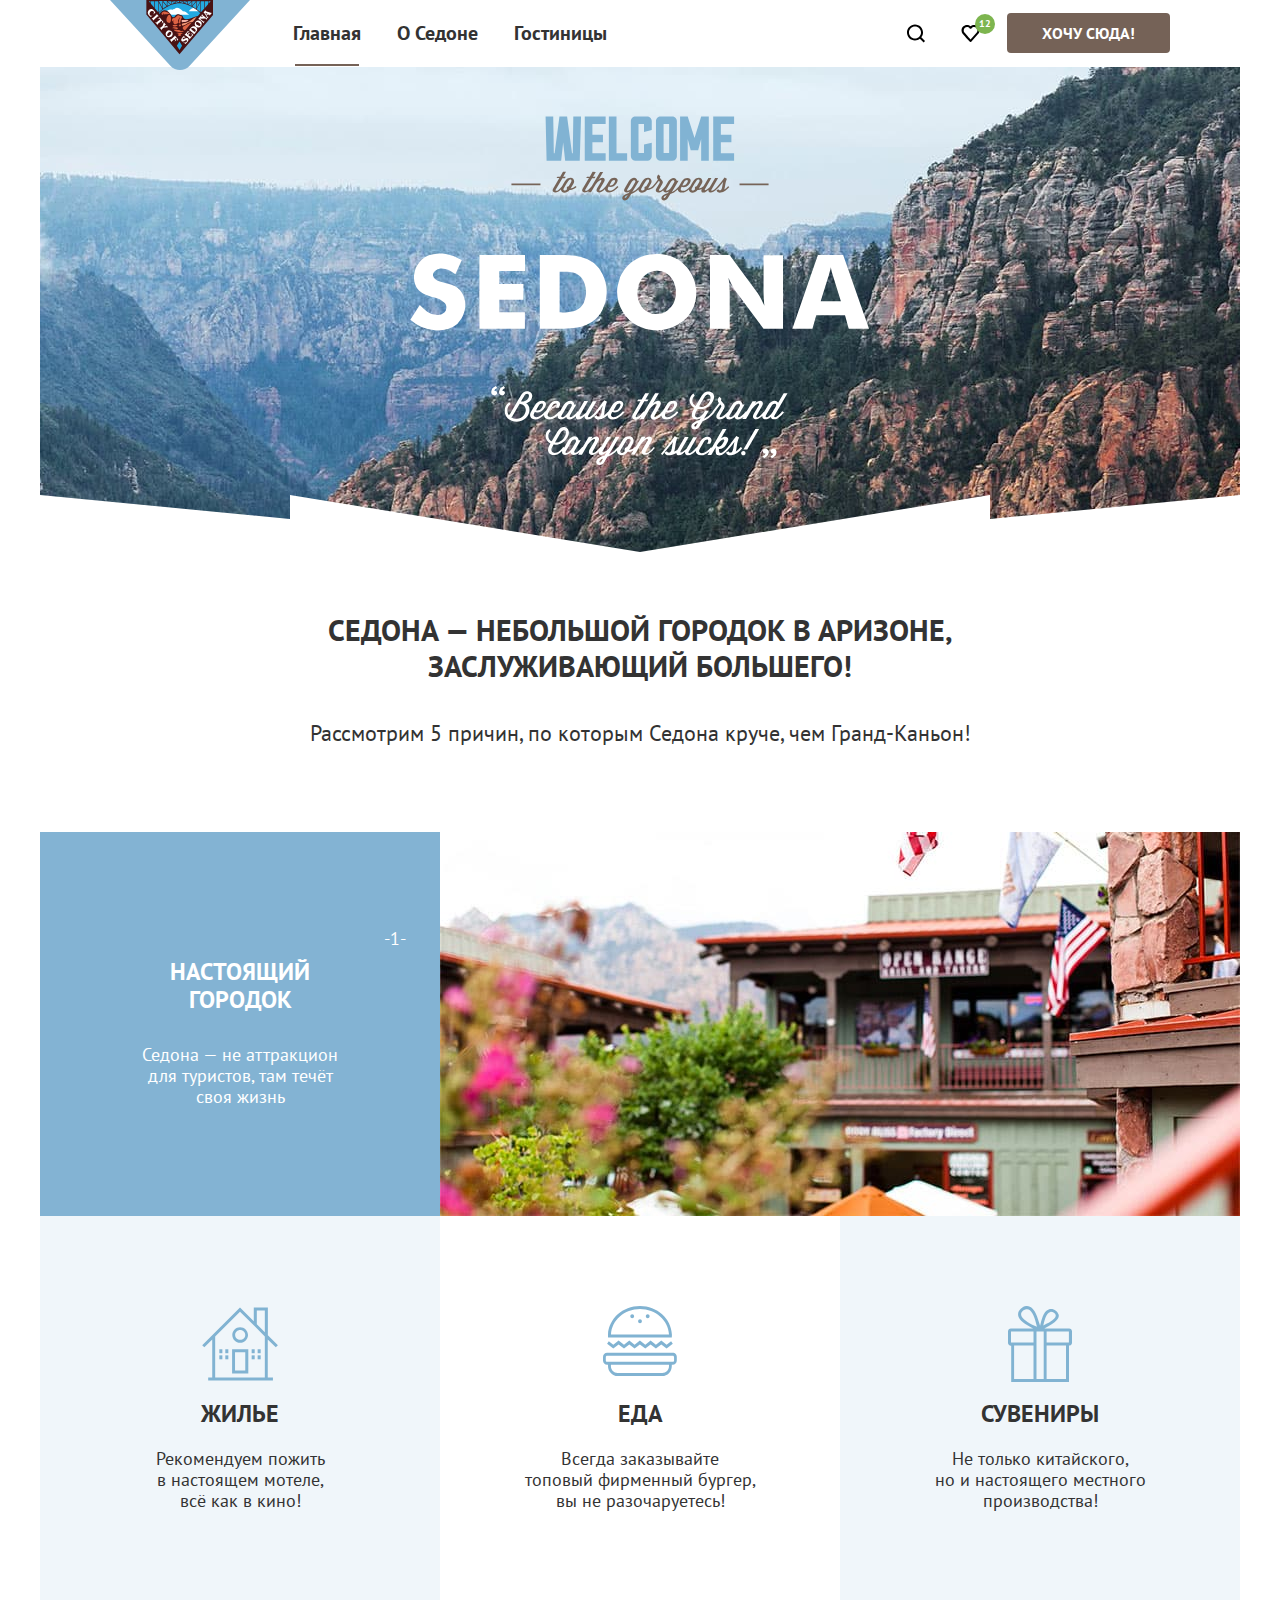
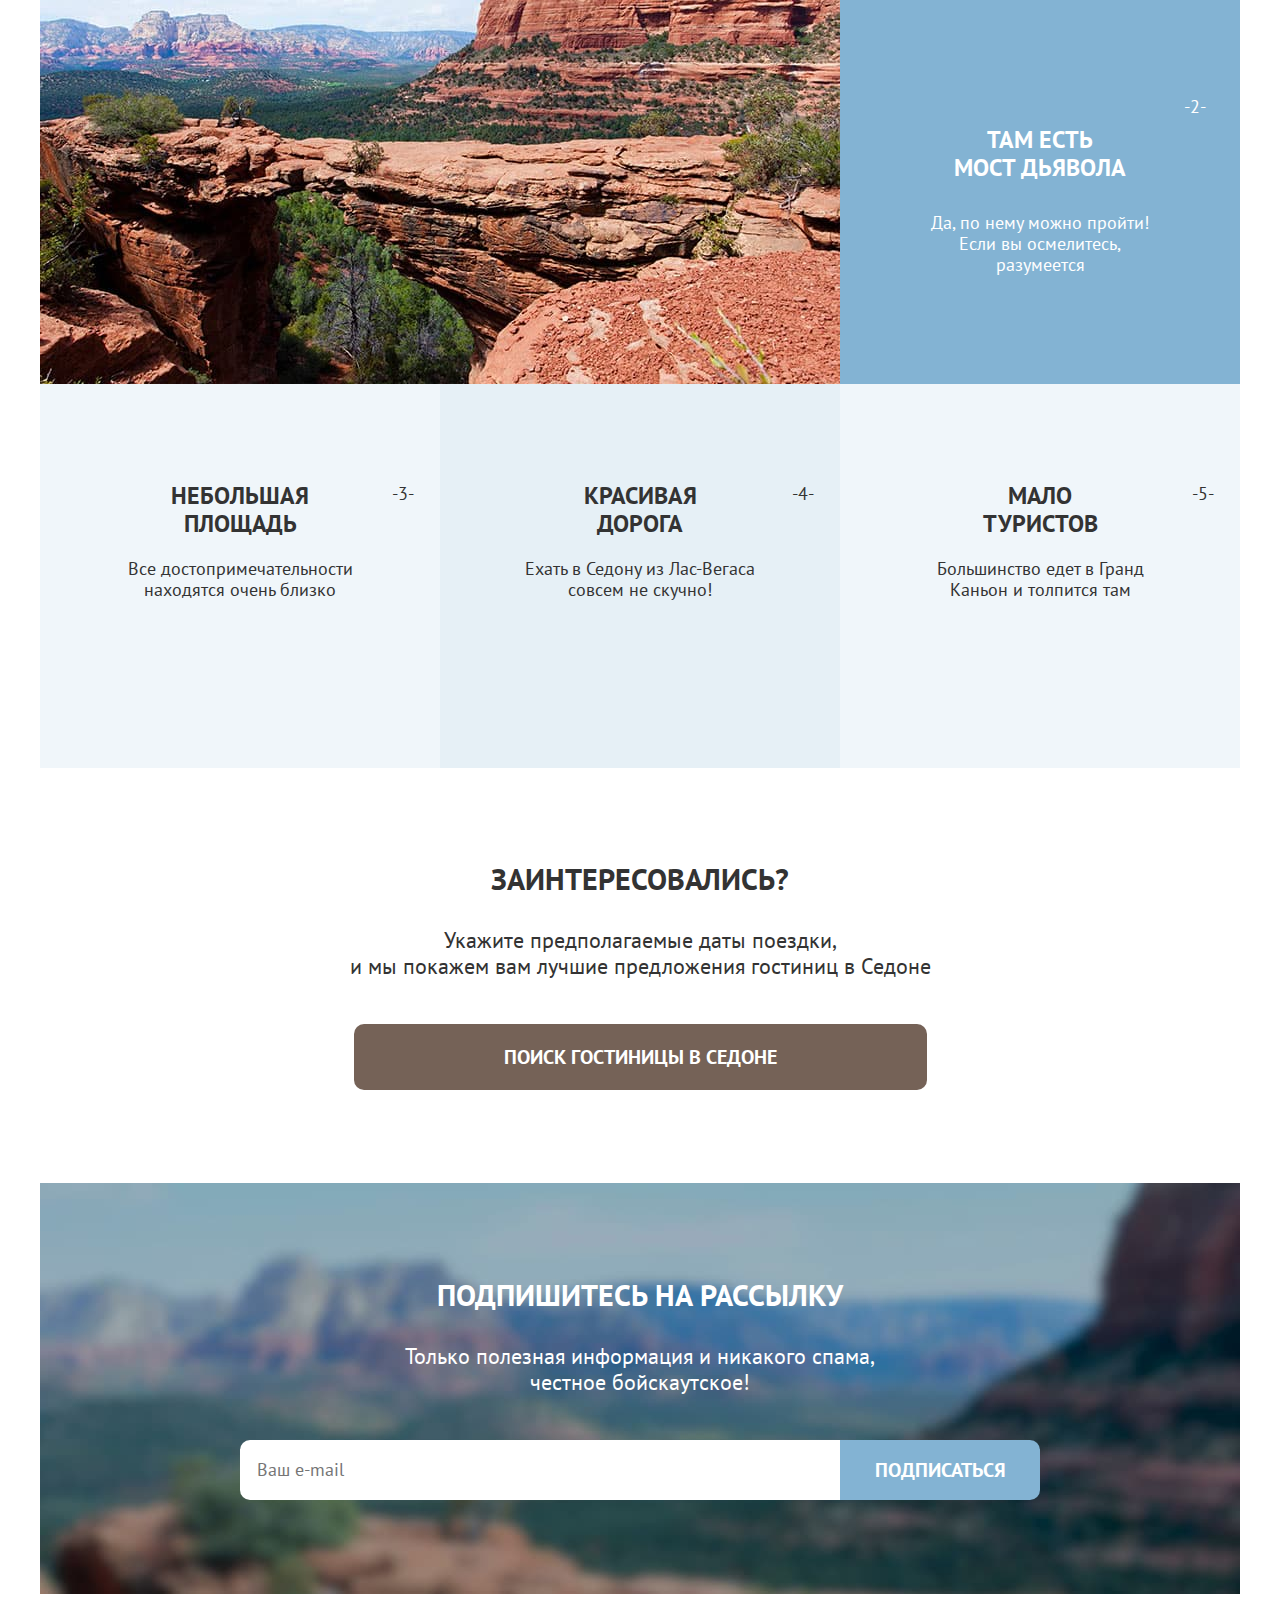
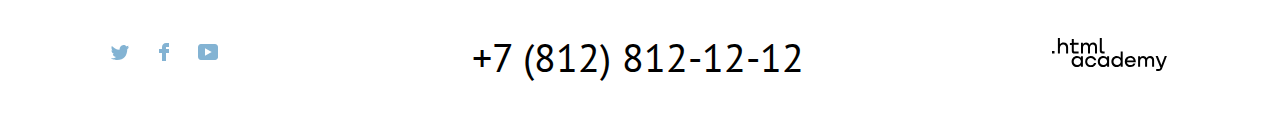
==== commit 67a80255: "after pixel perfect" ====
--- a/index.html
+++ b/index.html
@@ -78,18 +78,18 @@
               <li class="reason-item-inner reason-item-house-img">
 
                 <h4 class="reason-title">Жилье</h4>
-                <p class="reason-description">Рекомендуем пожить в настоящем мотеле,
+                <p class="reason-description">Рекомендуем пожить<br> в настоящем мотеле,<br>
                   всё как в кино!</p>
               </li>
               <li class="reason-item-inner reason-item-burger-img">
                 <h4 class="reason-title">Еда</h4>
-                <p class="reason-description">Всегда заказывайте
-                  топовый фирменный бургер, вы не разочаруетесь!</p>
+                <p class="reason-description">Всегда заказывайте<br>
+                  топовый фирменный бургер,<br> вы не разочаруетесь!</p>
               </li>
               <li class="reason-item-inner reason-item-gift-img">
                 <h4 class="reason-title">Сувениры</h4>
-                <p class="reason-description">Не только китайского,
-                  но и настоящего местного производства!</p>
+                <p class="reason-description">Не только китайского,<br>
+                  но и настоящего местного<br> производства!</p>
               </li>
             </ul>
           </li>
@@ -97,23 +97,23 @@
             <img class="reason-img" src="img/content/devil-bridge.jpg"
               alt="Фото Моста дьявола: природного каменного моста между скалами" width="800" height="384">
             <div class="reason-block text-color">
-              <h3 class="reason-title">Там есть мост дьявола</h3>
+              <h3 class="reason-title">Там есть<br> мост дьявола</h3>
               <span>-2-</span>
               <p class="reason-description">Да, по нему можно пройти! Если вы осмелитесь, разумеется</p>
             </div>
           </li>
           <li class="reason-item">
-            <h3 class="reason-title">Небольшая площадь</h3>
+            <h3 class="reason-title">Небольшая<br> площадь</h3>
             <span>-3-</span>
             <p class="reason-description">Все достопримечательности находятся очень близко</p>
           </li>
           <li class="reason-item">
-            <h3 class="reason-title">Красивая дорога</h3>
+            <h3 class="reason-title">Красивая<br> дорога</h3>
             <span>-4-</span>
             <p class="reason-description">Ехать в Седону из Лас-Вегаса совсем не скучно!</p>
           </li>
           <li class="reason-item">
-            <h3 class="reason-title">Мало туристов</h3>
+            <h3 class="reason-title">Мало<br> туристов</h3>
             <span>-5-</span>
             <p class="reason-description">Большинство едет в Гранд Каньон и толпится там</p>
           </li>
@@ -122,7 +122,8 @@
       <section class="hotel-search">
         <h2 class="visually-hidden">Поиск гостиниц</h2>
         <p class="title-main-index position-hotel-search">Заинтересовались?</p>
-        <p class="section-description">Укажите предполагаемые даты поездки, и мы покажем вам лучшие предложения гостиниц
+        <p class="section-description">Укажите предполагаемые даты поездки,<br> и мы покажем вам лучшие предложения
+          гостиниц
           в
           Седоне
         </p>
@@ -130,7 +131,7 @@
       </section>
       <section class="subscribe">
         <h2 class="title-main-index position-subscribe">ПОДПИШИТЕСЬ НА РАССЫЛКУ</h2>
-        <p class="section-description">Только полезная информация и никакого спама, честное бойскаутское!</p>
+        <p class="section-description">Только полезная информация и никакого спама,<br> честное бойскаутское!</p>
         <form class="subscribe-form" action="https://echo.htmlacademy.ru/" method="post">
           <label class="subscribe-field">
             <span class="visually-hidden">Ваш e-mail</span>
--- a/styles/styles.css
+++ b/styles/styles.css
@@ -68,7 +68,7 @@
 }
 
 .title-main-catalog {
-  margin: 0 0 30px;
+  margin: 0 0 46px;
   padding: 0;
   font-size: 30px;
 }
@@ -80,7 +80,7 @@
 }
 
 .position-reason {
-  margin: 60px auto 30px;
+  margin: 60px auto 35px;
 }
 
 .position-hotel-search {
@@ -88,12 +88,13 @@
 }
 
 .section-description {
-  margin: 0 auto 55px;
+  margin: 0 auto 45px;
   font-size: 22px;
+  line-height: 26px;
 }
 
 .description-main-index {
-  margin: 0 auto 80px;
+  margin: 0 auto 85px;
   text-align: center;
   font-size: 22px;
 }
@@ -205,8 +206,8 @@
   line-height: 20px;
   padding: 15px 20px;
   border-radius: 4px;
-  margin-top: 40px;
-  margin-bottom: 20px;
+  margin-top: 60px;
+  margin-bottom: 15px;
 }
 
 .button-filter:hover {
@@ -285,7 +286,7 @@
   background: #83B3D3;
   font-size: 20px;
   line-height: 26px;
-  padding: 18px 225px;
+  padding: 18px 235px;
   border-radius: 4px;
 }
 
@@ -304,7 +305,6 @@
 .navigation-list {
   display: flex;
   flex-wrap: wrap;
-  width: 400px;
   margin: 0;
   padding: 0;
   list-style-type: none;
@@ -330,7 +330,7 @@
 .navigation-link {
   position: relative;
   display: block;
-  padding: 20px 20px;
+  padding: 20px 18px;
   font-size: 20px;
   line-height: 26px;
   font-weight: 700;
@@ -399,6 +399,8 @@
   display: grid;
   grid-template-columns: 90px 220px 90px;
   row-gap: 30px;
+  padding-top: 95px;
+  padding-bottom: 79px;
 }
 
 .reason-title {
@@ -410,14 +412,14 @@
   margin: auto 0 0 0;
 }
 
-span {
-  grid-column: 2/3;
-  margin: auto;
+.hotel-min-price {
+  grid-column: 3/4;
 }
 
 .reason-description {
   grid-column: 2/3;
   margin: 0 0 auto 0;
+  line-height: 21px;
 }
 
 .text-color {
@@ -425,9 +427,6 @@
 }
 
 .reason-list {
-  /* display: flex;
-  justify-content: space-between;
-  flex-wrap: wrap; */
   display: grid;
   grid-template-columns: 400px 400px 400px;
   margin: 0;
@@ -513,7 +512,7 @@
   text-align: center;
   background-color: #FFFFFF;
   color: #333333;
-  padding: 90px 240px;
+  padding: 93px 240px;
 }
 
 
@@ -532,7 +531,7 @@
   text-align: center;
   color: #000000;
   background-color: #FFFFFF;
-  padding: 70px 200px 140px;
+  padding: 40px 200px 140px;
 }
 
 .subscribe-form {
@@ -625,11 +624,11 @@
   background-color: #000000;
   background-size: 100% auto;
   background-repeat: no-repeat;
-  padding: 35px 70px 80px;
+  padding: 35px 70px 82px;
 }
 
 .inner-header-title {
-  margin: 0 0 5px 0;
+  margin: 0 0 -5px 0;
   font-size: 60px;
 }
 
@@ -714,6 +713,7 @@
   grid-column: -2 / -1;
   grid-row: 1 / 2;
   opacity: 0.3;
+  margin: auto;
 }
 
 .range-scale {
@@ -760,7 +760,7 @@
 }
 
 .catalog-filter-title {
-  margin-bottom: 15px;
+  margin-bottom: 30px;
   padding: 0;
 }
 
@@ -860,7 +860,7 @@
 }
 
 .catalog-filter-group-price {
-  margin-left: 100px;
+  margin-left: 90px;
 }
 
 .catalog-filter-hotel {
@@ -872,7 +872,8 @@
   display: flex;
   justify-content: space-between;
   align-items: center;
-  padding: 50px 70px;
+  padding: 45px 70px;
+  margin-bottom: 7px;
 }
 
 .card {
@@ -908,7 +909,7 @@
   max-width: 170px;
 }
 
-.card-toggle{
+.card-toggle {
   background-repeat: no-repeat;
   background-position: center;
   width: 48px;
@@ -962,28 +963,21 @@
 
 .hotel-card-image {
   object-fit: cover;
+  margin-bottom: 10px;
 }
 
 .hotel-card-image:hover {
   opacity: 0.5;
 }
-
-/* .hotel-list {
-  display: flex;
-  justify-content: space-between;
-  flex-wrap: wrap;
-  list-style-type: none;
-  margin: 0 0 34px 0;
-  padding: 0;
-} */
 
 .hotel-list {
   display: grid;
   grid-template-columns: repeat(3, 340px);
   list-style-type: none;
-  margin: 0 0 34px;
+  margin: 0 0 55px;
   padding: 0 72px;
   gap: 18px;
+  row-gap: 2px;
   position: relative;
 }
 
@@ -1007,7 +1001,7 @@
 
 .hotel-description {
   display: grid;
-  grid-template-columns: 1fr 1fr;
+  grid-template-columns: 140px 20px 140px;
   grid-column: 1/-1;
   margin: 0;
 }
@@ -1051,6 +1045,7 @@
   background-color: #FFFFFF;
   color: #000000;
   padding: 30px;
+  padding-left: 70px;
   position: relative;
 }
 
@@ -1073,6 +1068,7 @@
   text-align: center;
   padding: 15px 15px;
   border-radius: 4px;
+  text-decoration: none;
 }
 
 .pagination-current {
@@ -1088,11 +1084,11 @@
   display: flex;
   width: 1200px;
   margin: 0 auto;
-  padding: 40px 0;
+  padding: 20px 0;
 }
 
 .footer-social {
-  margin-right: 60px;
+  margin-right: 50px;
   margin-top: auto;
   margin-bottom: auto;
   max-width: 220px;
@@ -1135,12 +1131,13 @@
   list-style-type: none;
   display: flex;
   flex-wrap: wrap;
+  padding-left: 60px;
 }
 
 .footer-social-item {
   width: 40px;
   height: 40px;
-  margin-right: 30px;
+  margin-right: 4px;
   margin-bottom: 10px;
 }
 
@@ -1149,7 +1146,7 @@
 }
 
 .footer-made-in {
-  margin: auto 70px auto auto;
+  margin: auto 78px auto auto;
   max-width: 120px;
 }
 
@@ -1160,11 +1157,6 @@
   align-items: center;
 }
 
-.paginatuon-link {
-  text-decoration: none;
-  margin-bottom: 8px;
-}
-
 .pagination-list {
   display: flex;
   flex-wrap: wrap;
@@ -1179,7 +1171,7 @@
 }
 
 .pagination-item:not(:last-child) {
-  margin-right: 10px;
+  margin-right: 8px;
 }
 
 .sorting-count-hotel-card {
@@ -1187,6 +1179,11 @@
   align-items: center;
   justify-content: space-between;
   width: 390px;
+  margin-right: 37px;
+}
+
+.hotel-count {
+  margin: 0;
 }
 
 .select {
@@ -1200,6 +1197,10 @@
 .select-count-card {
   width: 160px;
   margin-left: 50px;
+}
+
+.sorting-type {
+  margin-left: 115px;
 }
 
 .select-control {
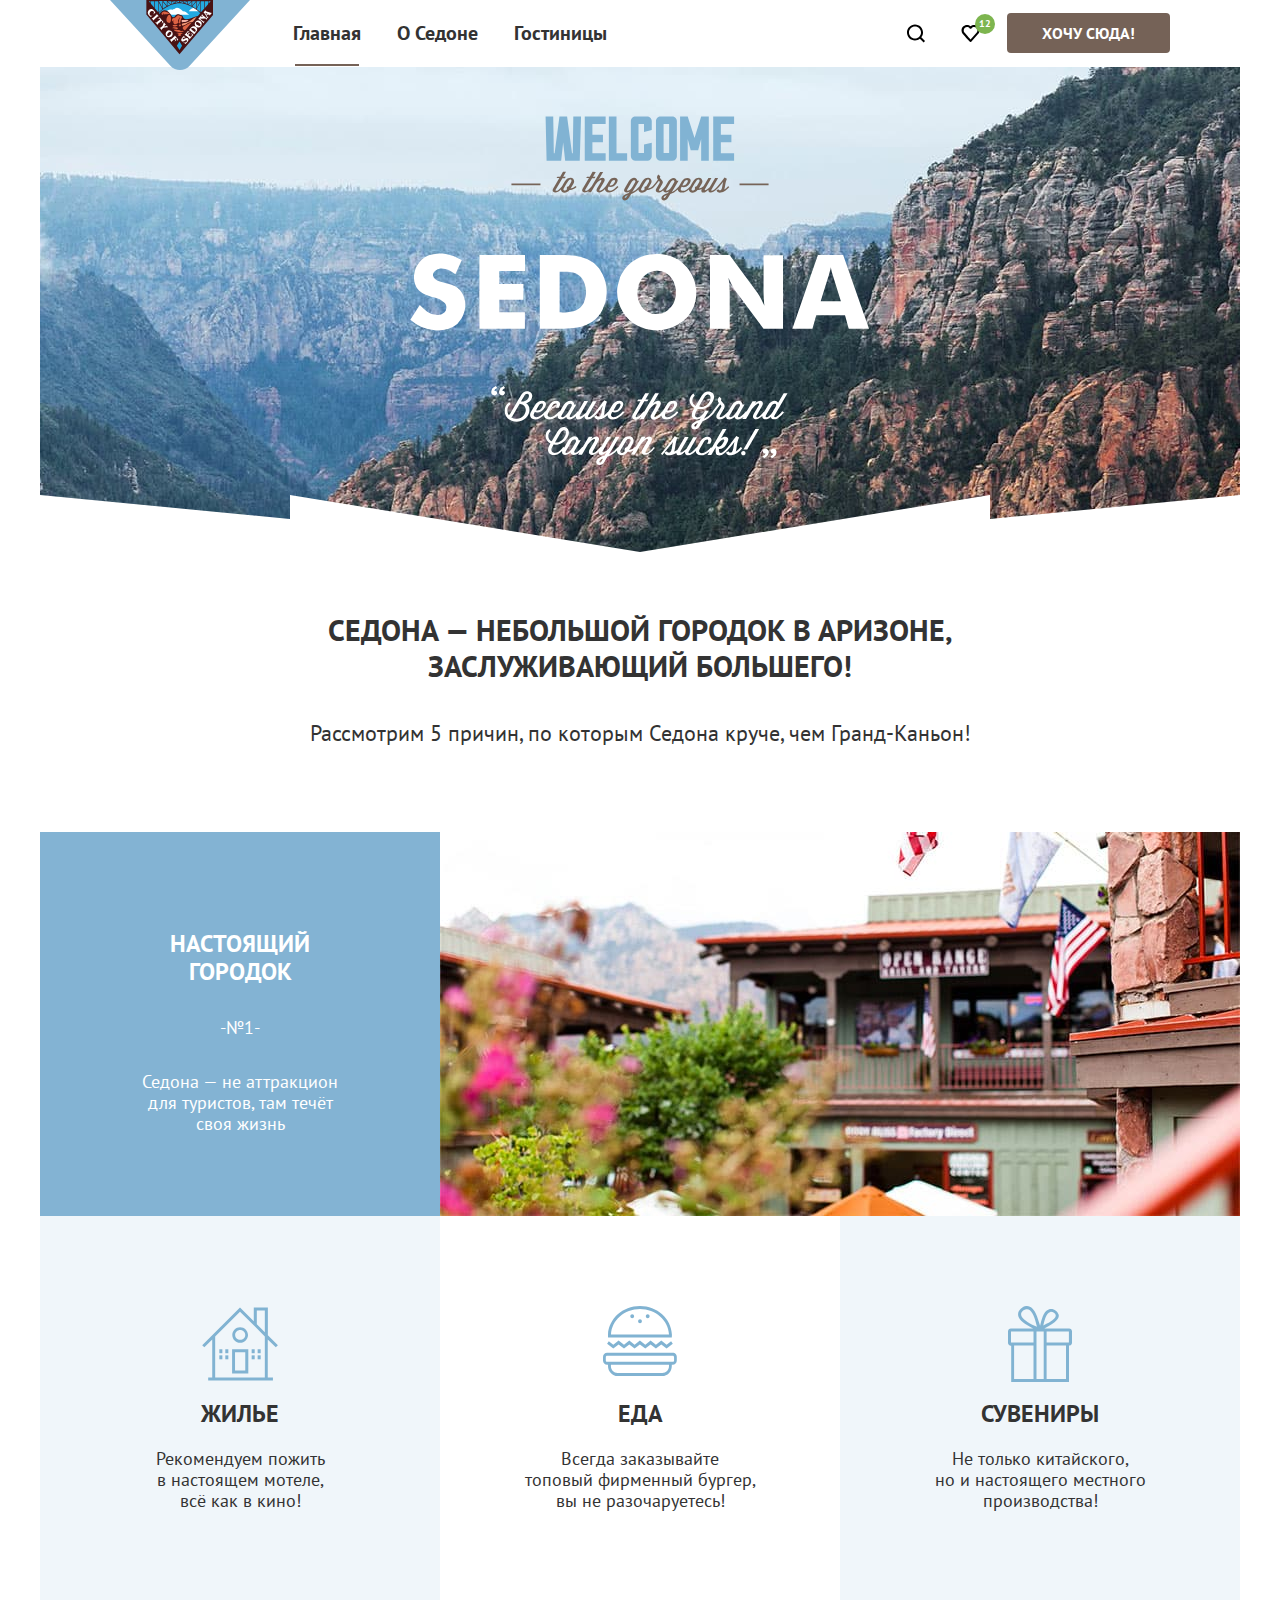
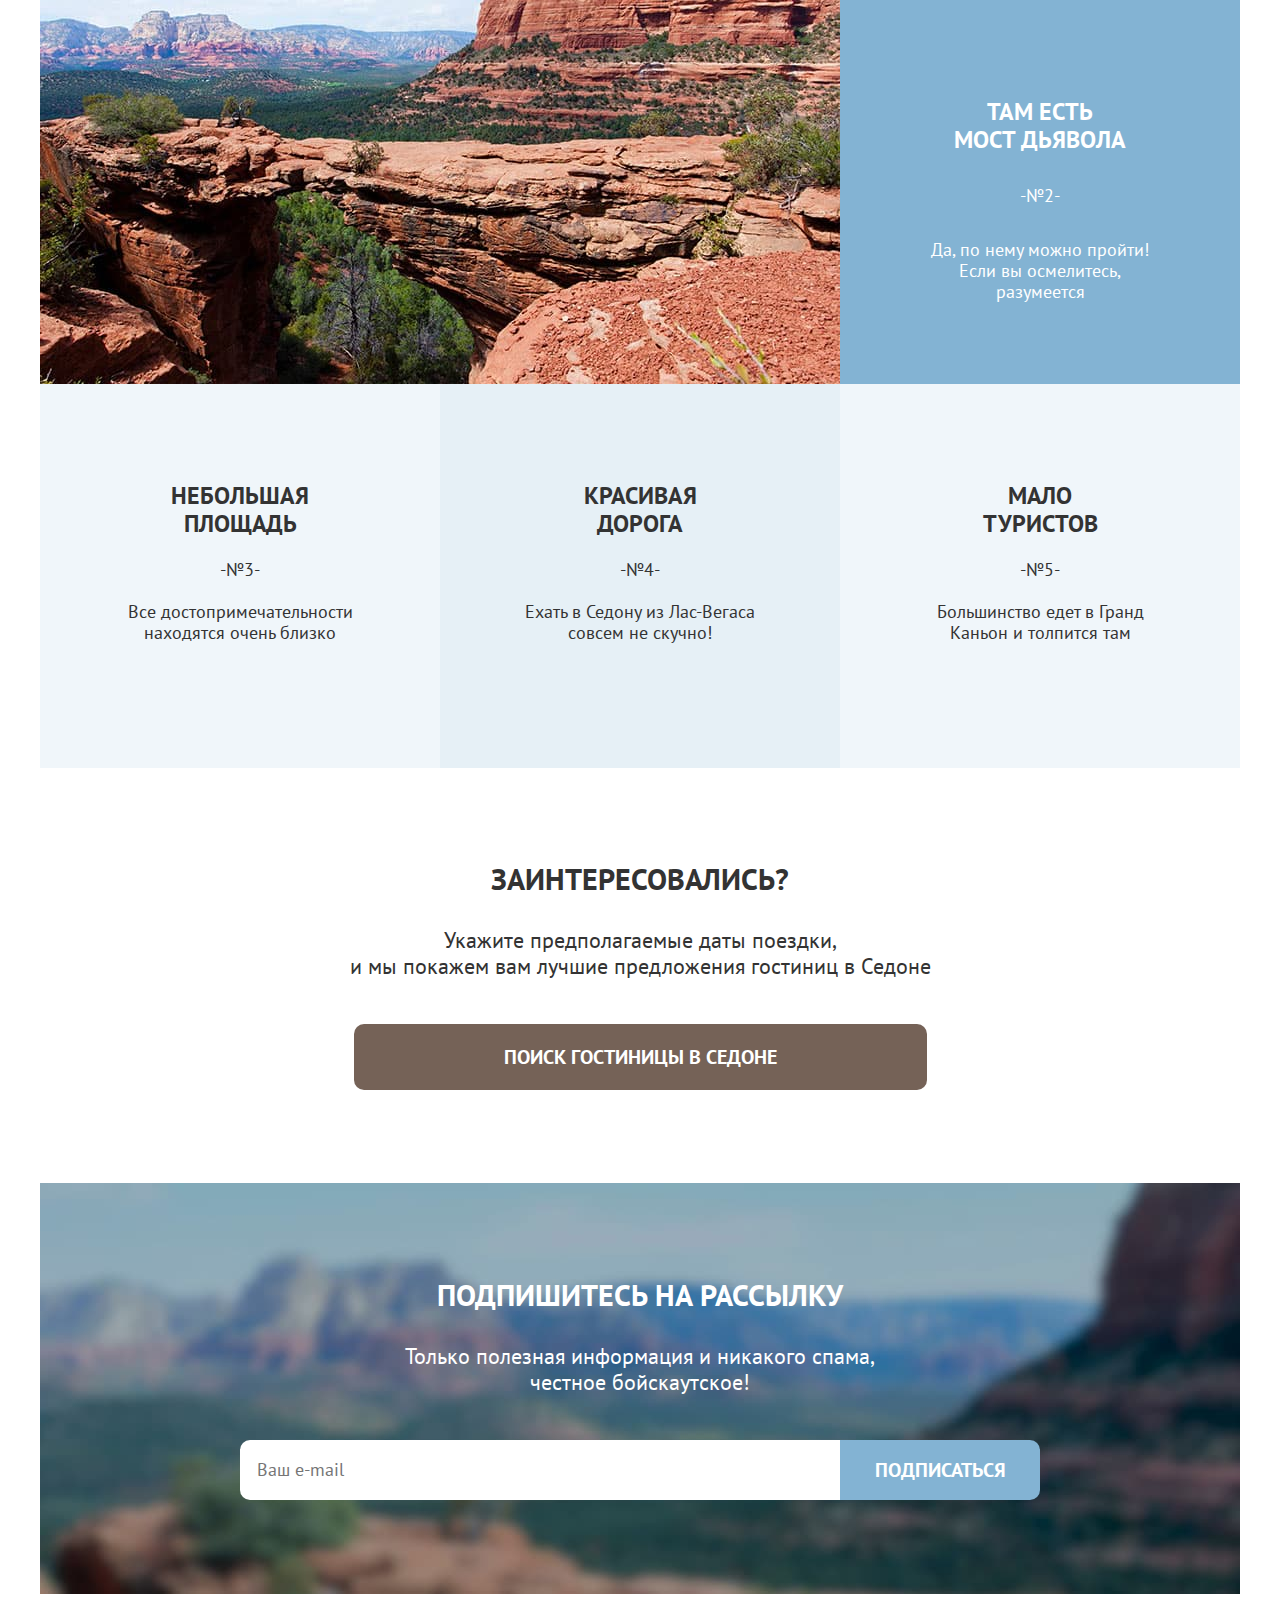
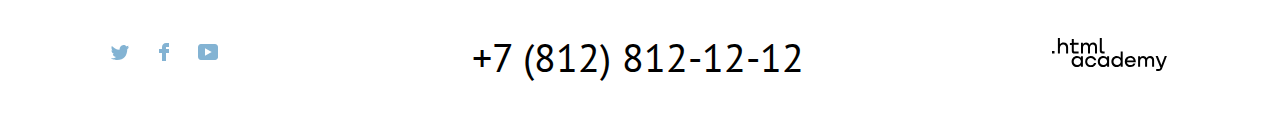
==== commit 6ebc5c73: "pixel perfect2" ====
--- a/index.html
+++ b/index.html
@@ -68,7 +68,7 @@
           <li class="reason-item-large">
             <div class="reason-block text-color">
               <h3 class="reason-title">Настоящий городок</h3>
-              <span>-1-</span>
+              <span class="reason-count">-№1-</span>
               <p class="reason-description">Седона — не аттракцион для туристов, там течёт
                 своя жизнь</p>
             </div>
@@ -98,23 +98,23 @@
               alt="Фото Моста дьявола: природного каменного моста между скалами" width="800" height="384">
             <div class="reason-block text-color">
               <h3 class="reason-title">Там есть<br> мост дьявола</h3>
-              <span>-2-</span>
+              <span class="reason-count">-№2-</span>
               <p class="reason-description">Да, по нему можно пройти! Если вы осмелитесь, разумеется</p>
             </div>
           </li>
           <li class="reason-item">
             <h3 class="reason-title">Небольшая<br> площадь</h3>
-            <span>-3-</span>
+            <span class="reason-count">-№3-</span>
             <p class="reason-description">Все достопримечательности находятся очень близко</p>
           </li>
           <li class="reason-item">
             <h3 class="reason-title">Красивая<br> дорога</h3>
-            <span>-4-</span>
+            <span class="reason-count">-№4-</span>
             <p class="reason-description">Ехать в Седону из Лас-Вегаса совсем не скучно!</p>
           </li>
           <li class="reason-item">
             <h3 class="reason-title">Мало<br> туристов</h3>
-            <span>-5-</span>
+            <span class="reason-count">-№5-</span>
             <p class="reason-description">Большинство едет в Гранд Каньон и толпится там</p>
           </li>
         </ol>
--- a/styles/styles.css
+++ b/styles/styles.css
@@ -410,6 +410,10 @@
   text-transform: uppercase;
   grid-column: 2/3;
   margin: auto 0 0 0;
+}
+
+.reason-count{
+  grid-column: 2/3;
 }
 
 .hotel-min-price {
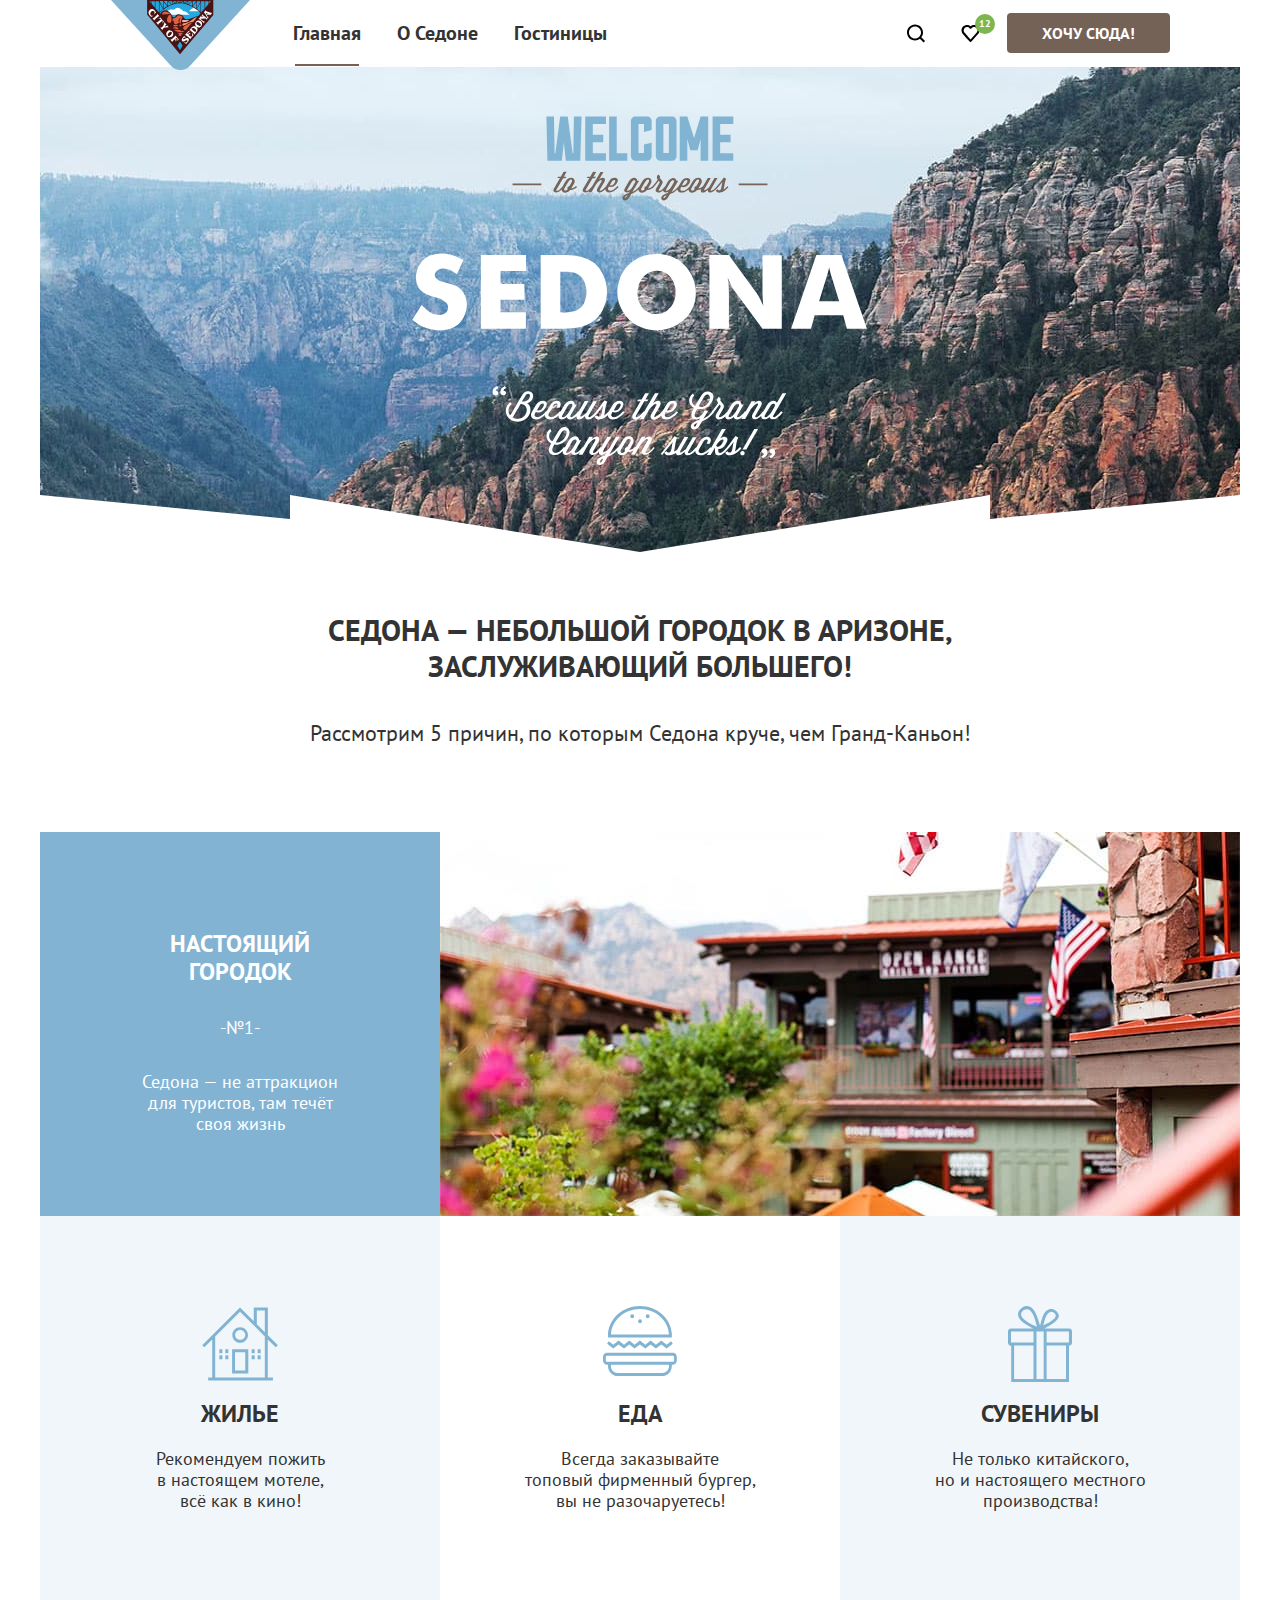
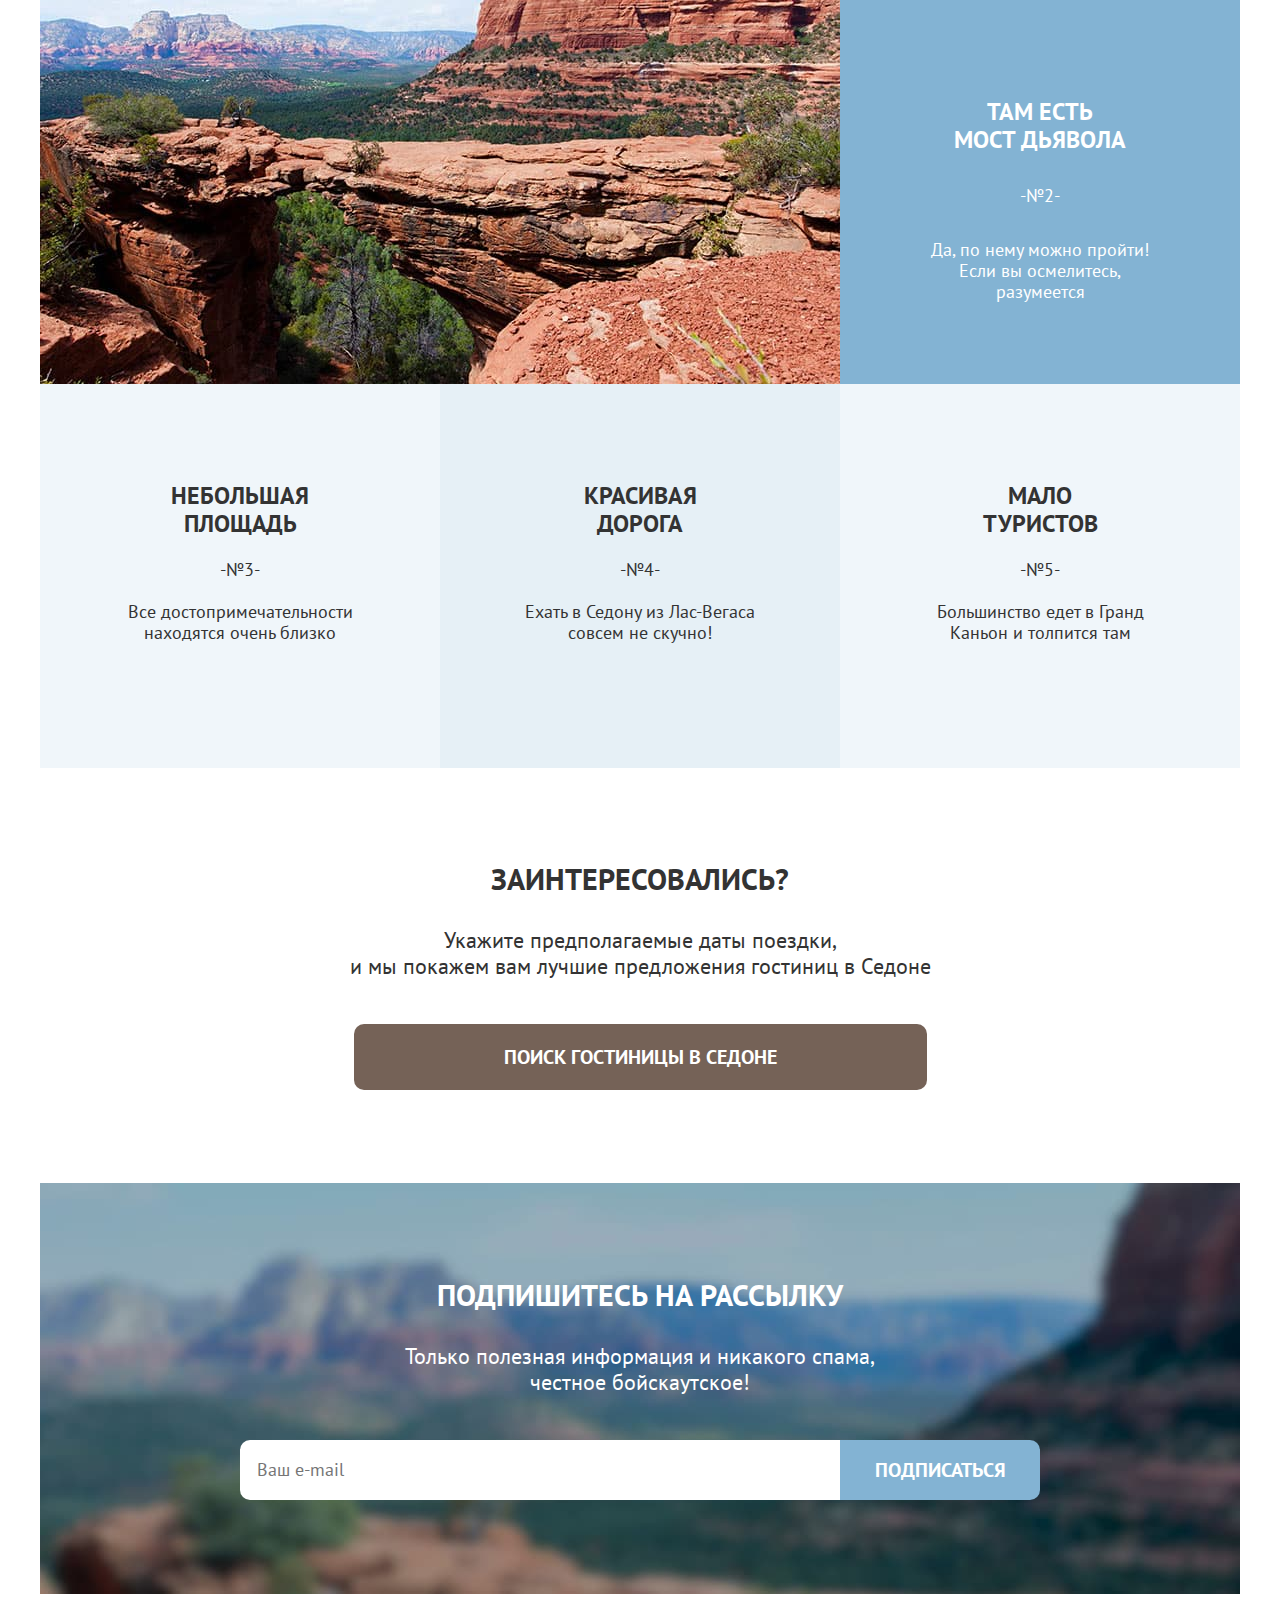
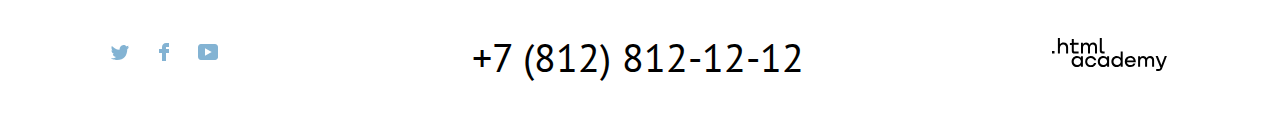
==== commit 0246ef18: "grinding project" ====
--- a/index.html
+++ b/index.html
@@ -4,6 +4,7 @@
 <head>
   <meta charset="utf-8">
   <title>Седона</title>
+  <link rel="icon" type="image/png" sizes="32x32" href="favicon.png">
   <link rel="stylesheet" href="styles/styles.css">
 </head>
 
@@ -11,7 +12,7 @@
   <header class="page-header">
     <nav class="navigation">
       <a class="navigation-logo" href="index.html">
-        <img class="logo" src="img/logo.svg" alt="Логотип города Седона" width="140" height="70">
+        <img class="logo" src="img/logo.svg" alt="Логотип города Седона." width="140" height="70">
       </a>
       <ul class="navigation-list">
         <li class="navigation-item">
@@ -56,7 +57,7 @@
     <div class="page-container">
       <div class="main-promo">
         <h1 class="visually-hidden">Город Седона</h1>
-        <img class="logo-wrlcome" src="img/welcome.svg" width="460" height="350" alt="Добро пожаловать в город Седона">
+        <img class="logo-wrlcome" src="img/welcome.svg" width="460" height="350" alt="Добро пожаловать в город Седона.">
       </div>
       <section class="reason">
         <div class="postiton-flex-section-reason">
@@ -72,7 +73,7 @@
               <p class="reason-description">Седона — не аттракцион для туристов, там течёт
                 своя жизнь</p>
             </div>
-            <img class="reason-img" src="img/content/real-city.jpg" alt="Фото города Седона с заведенями" width="800"
+            <img class="reason-img" src="img/content/real-city.jpg" alt="Фото города Седона с заведенями." width="800"
               height="384">
             <ul class="reason-list-inner">
               <li class="reason-item-inner reason-item-house-img">
@@ -95,7 +96,7 @@
           </li>
           <li class="reason-item-large">
             <img class="reason-img" src="img/content/devil-bridge.jpg"
-              alt="Фото Моста дьявола: природного каменного моста между скалами" width="800" height="384">
+              alt="Фото Моста дьявола: природного каменного моста между скалами." width="800" height="384">
             <div class="reason-block text-color">
               <h3 class="reason-title">Там есть<br> мост дьявола</h3>
               <span class="reason-count">-№2-</span>
@@ -148,7 +149,7 @@
         <h2 class="visually-hidden">Наши социальные сети</h2>
         <ul class="footer-social-list">
           <li class="footer-social-item">
-            <a class="footer-social-link" href="#">
+            <a class="footer-social-link" href="https://twitter.com/htmlacademy_ru">
               <svg class="footer-social-icon" xmlns="http://www.w3.org/2000/svg" width="18" height="15" fill="none"
                 viewBox="0 0 18 15">
                 <path
@@ -158,7 +159,7 @@
             </a>
           </li>
           <li class="footer-social-item">
-            <a class="footer-social-link" href="#">
+            <a class="footer-social-link" href="https://www.facebook.com/htmlacademy">
               <svg class="footer-social-icon" xmlns="http://www.w3.org/2000/svg" width="10" height="18" fill="none"
                 viewBox="0 0 10 18">
                 <path d="M7 0C4.8 0 3 1.8 3 4v2H0v4h3v8h4v-8h3V6H7V4h3V0H7Z" />
@@ -167,7 +168,7 @@
             </a>
           </li>
           <li class="footer-social-item">
-            <a class="footer-social-link" href="#">
+            <a class="footer-social-link" href="https://www.youtube.com/c/HTMLAcademyRUS">
               <svg class="footer-social-icon" xmlns="http://www.w3.org/2000/svg" width="20" height="16" fill="none"
                 viewBox="0 0 20 16">
                 <path
--- a/styles/styles.css
+++ b/styles/styles.css
@@ -27,7 +27,12 @@
   font-family: "PT Sans", sans-serif;
   font-size: 18px;
   color: #333333;
-  background-color: #FFFFFF;
+  background-color: #ffffff;
+}
+
+img {
+  max-width: 100%;
+  object-fit: contain;
 }
 
 .visually-hidden {
@@ -58,7 +63,7 @@
 }
 
 .title-main-index {
-  font-family: 'PT Sans';
+  font-family: "PT Sans", sans-serif;
   font-style: normal;
   font-weight: 700;
   font-size: 30px;
@@ -109,7 +114,7 @@
 .main-promo {
   min-height: 486px;
   background-position: 50% 100%, 50% 50%;
-  background-image: url(../img/white-backround.svg), url(../img/background/index-background.jpg);
+  background-image: url("../img/white-backround.svg"), url("../img/background/index-background.jpg");
   background-repeat: no-repeat;
 }
 
@@ -118,7 +123,7 @@
   display: inline-block;
   box-sizing: border-box;
   background-color: #756257;
-  font-family: 'PT Sans';
+  font-family: "PT Sans", sans-serif;
   font-style: normal;
   font-weight: 700;
   font-size: 20px;
@@ -126,7 +131,7 @@
   text-align: center;
   text-transform: uppercase;
   text-decoration: none;
-  color: #FFFFFF;
+  color: #ffffff;
   border: none;
   cursor: pointer;
 }
@@ -148,7 +153,7 @@
 .button-secondary:focus,
 .search-button:focus,
 .hotel-card-button:focus {
-  outline: 3px solid #83B3D3;
+  outline: 3px solid #83b3d3;
   border-radius: 4px;
 }
 
@@ -159,7 +164,7 @@
 }
 
 .subscribe-button {
-  background: #83B3D3;
+  background: #83b3d3;
   padding: 0;
   border-radius: 0 10px 10px 0;
 }
@@ -169,12 +174,12 @@
 .pagination-show-more:hover,
 .paginatuon-link:hover,
 .button-search:hover {
-  background: #68A2CA;
+  background: #68a2ca;
 }
 
 
 .hotel-favourites-button-checked:hover {
-  background: #6C9E42;
+  background: #6c9e42;
 }
 
 .subscribe-button:focus,
@@ -190,18 +195,18 @@
 .pagination-show-more:active,
 .paginatuon-link:active,
 .button-search:active {
-  background: #68A2CA;
+  background: #68a2ca;
   color: rgba(255, 255, 255, 0.3);
-  outline: 3px solid #FFFFFF;
+  outline: 3px solid #ffffff;
 }
 
 .hotel-favourites-button-checked:active {
-  background: #6C9E42;
+  background: #6c9e42;
 }
 
 
 .button-filter {
-  background: #83B3D3;
+  background: #83b3d3;
   font-size: 16px;
   line-height: 20px;
   padding: 15px 20px;
@@ -211,11 +216,11 @@
 }
 
 .button-filter:hover {
-  background: #68A2CA;
+  background: #68a2ca;
 }
 
 .button-filter:focus {
-  outline: 3px solid #FFFFFF;
+  outline: 3px solid #ffffff;
 }
 
 .button-filter:active {
@@ -227,8 +232,7 @@
   border: none;
   font-family: inherit;
   font-size: 18px;
-  color: #FFFFFF;
-  padding: 0;
+  color: #ffffff;
   cursor: pointer;
   align-self: center;
   padding: 2px 10px;
@@ -239,7 +243,7 @@
 }
 
 .button-reset:focus {
-  outline: 3px solid #83B3D3;
+  outline: 3px solid #83b3d3;
   border-radius: 4px;
 }
 
@@ -248,7 +252,7 @@
 }
 
 .hotel-favourites-button {
-  background-color: #83B3D3;
+  background-color: #83b3d3;
   font-size: 16px;
   line-height: 20px;
   grid-column: 3/4;
@@ -257,7 +261,7 @@
 }
 
 .hotel-favourites-button-checked {
-  background: #7DB54F;
+  background: #7db54f;
   padding: 10px 15px;
 }
 
@@ -283,7 +287,7 @@
 .pagination-show-more {
   display: block;
   margin: 0 auto 30px;
-  background: #83B3D3;
+  background: #83b3d3;
   font-size: 20px;
   line-height: 26px;
   padding: 18px 235px;
@@ -308,7 +312,6 @@
   margin: 0;
   padding: 0;
   list-style-type: none;
-
 }
 
 .navigation-user {
@@ -351,7 +354,7 @@
 }
 
 .navigation-link:focus {
-  outline: 3px solid #83B3D3;
+  outline: 3px solid #83b3d3;
   border-radius: 4px;
 }
 
@@ -370,8 +373,8 @@
   left: 32px;
   top: 10px;
   font-size: 10px;
-  color: #FFFFFF;
-  background-color: #7DB54F;
+  color: #ffffff;
+  background-color: #7db54f;
   border-radius: 10px;
   width: 20px;
   height: 20px;
@@ -412,7 +415,7 @@
   margin: auto 0 0 0;
 }
 
-.reason-count{
+.reason-count {
   grid-column: 2/3;
 }
 
@@ -427,7 +430,7 @@
 }
 
 .text-color {
-  color: #FFFFFF;
+  color: #ffffff;
 }
 
 .reason-list {
@@ -445,7 +448,7 @@
   flex-wrap: wrap;
   grid-column: 1/-1;
   width: 1200px;
-  background: #83B3D3;
+  background: #83b3d3;
   list-style-type: none;
 }
 
@@ -474,7 +477,7 @@
   justify-content: space-between; */
   display: grid;
   grid-template-columns: 400px 400px 400px;
-  background: #FFFFFF;
+  background: #ffffff;
   list-style-type: none;
 }
 
@@ -498,7 +501,7 @@
 }
 
 .reason-item-burger-img {
-  background: #FFFFFF;
+  background: #ffffff;
   background-repeat: no-repeat;
   background-position: 50% 90px;
   background-image: url("../img/burger.svg");
@@ -514,17 +517,16 @@
 
 .hotel-search {
   text-align: center;
-  background-color: #FFFFFF;
+  background-color: #ffffff;
   color: #333333;
   padding: 93px 240px;
 }
-
 
 
 .subscribe {
   text-align: center;
   background-image: url("../img/background/subscribe.jpg");
-  color: #FFFFFF;
+  color: #ffffff;
   background-color: #000000;
   background-size: 100% auto;
   background-repeat: no-repeat;
@@ -534,7 +536,7 @@
 .subscribe-catalog {
   text-align: center;
   color: #000000;
-  background-color: #FFFFFF;
+  background-color: #ffffff;
   padding: 40px 200px 140px;
 }
 
@@ -548,7 +550,7 @@
 }
 
 .field-catalog {
-  background: #F2F2F2;
+  background: #f2f2f2;
 }
 
 .field {
@@ -563,11 +565,11 @@
 }
 
 .field:hover {
-  background: #E6E6E6;
+  background: #e6e6e6;
 }
 
 .field:focus {
-  outline: 3px solid #83B3D3;
+  outline: 3px solid #83b3d3;
 }
 
 .position-subscribe {
@@ -575,7 +577,7 @@
 }
 
 .contacts-phone {
-  font-family: 'PT Sans';
+  font-family: "PT Sans", sans-serif;
   font-style: normal;
   font-weight: 400;
   font-size: 40px;
@@ -591,7 +593,6 @@
   min-height: 32px;
   min-width: 115px;
   padding: 10px;
-  ;
 }
 
 .html-academy-svg {
@@ -618,13 +619,13 @@
 
 .contacts-phone:focus,
 .button-made-in:focus {
-  outline: 3px solid #83B3D3;
+  outline: 3px solid #83b3d3;
   border-radius: 10px;
 }
 
 .inner-header {
   background-image: url("../img/background/catalog-background.jpg");
-  color: #FFFFFF;
+  color: #ffffff;
   background-color: #000000;
   background-size: 100% auto;
   background-repeat: no-repeat;
@@ -648,7 +649,7 @@
   display: block;
   width: 20px;
   height: 20px;
-  background-image: url('../img/breadcrumbs_home.svg');
+  background-image: url("../img/breadcrumbs_home.svg");
   background-position: 50% 50%;
   background-repeat: no-repeat;
 }
@@ -658,12 +659,12 @@
 }
 
 .breadcrumbs-link-home:focus {
-  outline: 3px solid #83B3D3;
+  outline: 3px solid #83b3d3;
   border-radius: 4px;
 }
 
 .breadcrumbs-link-home:active {
-  outline: 3px solid #83B3D3;
+  outline: 3px solid #83b3d3;
   border-radius: 4px;
   opacity: 0.6;
 }
@@ -673,16 +674,16 @@
   position: relative;
 }
 
-.breadcrumbs-item+.breadcrumbs-item {
+.breadcrumbs-item + .breadcrumbs-item {
   font-size: 16px;
   margin-left: 20px;
 }
 
-.breadcrumbs-item+.breadcrumbs-item::before {
-  content: '';
+.breadcrumbs-item + .breadcrumbs-item::before {
+  content: "";
   width: 5px;
   height: 8px;
-  background-image: url('../img/breadcrumbs-row.svg');
+  background-image: url("../img/breadcrumbs-row.svg");
   position: absolute;
   top: 35%;
   left: -13px;
@@ -723,34 +724,32 @@
 .range-scale {
   position: relative;
   height: 4px;
-  background-color: gray;
+  background-color: #808080;
   grid-column: 1 / -1;
 }
 
 .range-bar {
   position: absolute;
   height: 4px;
-  background-color: #FFFFFF;
+  background-color: #ffffff;
 }
 
 .range-toggle {
   position: absolute;
   width: 20px;
   height: 20px;
-  background-color: #FFFFFF;
+  background-color: #ffffff;
   border: none;
   border-radius: 5px;
   cursor: pointer;
 }
 
 .range-toggle:focus {
-  outline: 3px solid #83B3D3;
-  ;
+  outline: 3px solid #83b3d3;
 }
 
 .range-toggle:active {
-  outline: 2px solid #83B3D3;
-  ;
+  outline: 2px solid #83b3d3;
 }
 
 .toggle-min {
@@ -778,22 +777,22 @@
   background: rgba(255, 255, 255, 0.6);
 }
 
-.control-input:disabled+.control-mark {
-  background: #FFFFFF;
-}
-
-.control-input:focus+.control-mark {
-  outline: 3px solid #83B3D3;
-}
-
-.control-input[type="checkbox"]:checked+.control-mark::before {
+.control-input:disabled + .control-mark {
+  background: #ffffff;
+}
+
+.control-input:focus + .control-mark {
+  outline: 3px solid #83b3d3;
+}
+
+.control-input[type="checkbox"]:checked + .control-mark::before {
   position: absolute;
   top: 6px;
   left: 4px;
   width: 12px;
   height: 10px;
   content: "";
-  background-image: url("../img/check.svg")
+  background-image: url("../img/check.svg");
 }
 
 .control-mark {
@@ -802,21 +801,21 @@
   left: 0;
   width: 20px;
   height: 20px;
-  background: #FFFFFF;
-  border-radius: 4px;
-}
-
-.control-input[type="radio"]+.control-mark {
+  background: #ffffff;
+  border-radius: 4px;
+}
+
+.control-input[type="radio"] + .control-mark {
   border-radius: 50%;
 }
 
-.control-input[type="radio"]:checked+.control-mark::before {
+.control-input[type="radio"]:checked + .control-mark::before {
   position: absolute;
   top: 5px;
   left: 5px;
   width: 10px;
   height: 10px;
-  background-color: #3F5E72;
+  background-color: #3f5e72;
   border-radius: 50%;
   content: "";
 }
@@ -834,18 +833,17 @@
   background-color: transparent;
   font-family: inherit;
   font-size: 18px;
-  border: 2px solid #FFFFFF;
+  border: 2px solid #ffffff;
   padding: 10px;
-  font: inherit;
 }
 
 .catalog-filter-input:hover {
-  border-color: gray;
+  border-color: #808080;
 }
 
 .catalog-filter-input:focus {
-  border: 2px solid #FFFFFF;
-  box-shadow: 0px 0px 0px 3px #81B3D2;
+  border: 2px solid #ffffff;
+  box-shadow: 0 0 0 3px #81b3d2;
 }
 
 .catalog-filter-input-from {
@@ -887,9 +885,13 @@
 
 .card-toggle {
   display: inline-block;
-  border: 2px solid #E6E6E6;
+  border: 2px solid #e6e6e6;
   border-radius: 4px;
   box-sizing: border-box;
+  background-repeat: no-repeat;
+  background-position: center;
+  width: 48px;
+  height: 48px;
 }
 
 .card-toggle-current {
@@ -898,7 +900,7 @@
 
 .card-toggle:hover,
 .card-toggle:focus {
-  border-color: #83B3D3;
+  border-color: #83b3d3;
 }
 
 .card-toggle-current:hover {
@@ -913,16 +915,8 @@
   max-width: 170px;
 }
 
-.card-toggle {
-  background-repeat: no-repeat;
-  background-position: center;
-  width: 48px;
-  height: 48px;
-}
-
 .wrapper-card-toggle .show-cards {
   background-image: url("../img/mode-tile1.svg");
-
 }
 
 .wrapper-card-toggle .show-big {
@@ -952,12 +946,12 @@
 .hotel-card-link {
   text-decoration: none;
   color: #000000;
-  background-color: #FFFFFF;
+  background-color: #ffffff;
   grid-column: 1/-1;
 }
 
 .hotel-card-title {
-  font-family: 'PT Sans';
+  font-family: "PT Sans", sans-serif;
   font-style: normal;
   font-weight: 700;
   font-size: 24px;
@@ -987,13 +981,12 @@
 
 .hotel-list::after {
   position: absolute;
-  content: '';
-  border-bottom: 1px solid #E6E6E6;
+  content: "";
+  border-bottom: 1px solid #e6e6e6;
   left: 70px;
   right: 70px;
   top: 100%;
 }
-
 
 
 .hotel-card {
@@ -1013,7 +1006,7 @@
 .star {
   margin: 0;
   grid-column: 1/2;
-  background-image: url('../img/star.svg');
+  background-image: url("../img/star.svg");
   background-repeat: repeat-x;
   background-position: 0 50%;
   min-height: 37px;
@@ -1037,7 +1030,7 @@
   grid-column: 2/-1;
   margin: 0;
   align-self: center;
-  background: #F2F2F2;
+  background: #f2f2f2;
   border-radius: 4px;
   padding: 10px 35px;
 }
@@ -1046,7 +1039,7 @@
   display: flex;
   justify-content: space-between;
   align-items: center;
-  background-color: #FFFFFF;
+  background-color: #ffffff;
   color: #000000;
   padding: 30px;
   padding-left: 70px;
@@ -1055,8 +1048,8 @@
 
 .pagination::before {
   position: absolute;
-  content: '';
-  border-bottom: 1px solid #E6E6E6;
+  content: "";
+  border-bottom: 1px solid #e6e6e6;
   left: 70px;
   right: 70px;
   bottom: 100%;
@@ -1065,8 +1058,8 @@
 .paginatuon-link {
   display: block;
   box-sizing: border-box;
-  background: #83B3D3;
-  color: #FFFFFF;
+  background: #83b3d3;
+  color: #ffffff;
   width: 55px;
   height: 55px;
   text-align: center;
@@ -1076,12 +1069,12 @@
 }
 
 .pagination-current {
-  background: #F2F2F2;
+  background: #f2f2f2;
   color: #000000;
 }
 
 .pagination-current:hover {
-  background: #F2F2F2;
+  background: #f2f2f2;
 }
 
 .page-footer-container {
@@ -1103,8 +1096,7 @@
   width: 20px;
   height: 20px;
   position: relative;
-  top: 25%;
-  left: 25%;
+  padding: 10px;
 }
 
 .footer-social-icon {
@@ -1114,20 +1106,20 @@
   bottom: 0;
   left: 0;
   margin: auto;
-  fill: #83B3D3;
+  fill: #83b3d3;
 }
 
 .footer-social-link:hover .footer-social-icon {
-  fill: #68A2CA;
+  fill: #68a2ca;
 }
 
 .footer-social-link:focus {
-  outline: 3px solid #83B3D3;
+  outline: 3px solid #83b3d3;
   border-radius: 10px;
 }
 
 .footer-social-link:active {
-  fill: #68A2CA;
+  fill: #68a2ca;
   opacity: 0.3;
 }
 
@@ -1201,10 +1193,6 @@
 .select-count-card {
   width: 160px;
   margin-left: 50px;
-}
-
-.sorting-type {
-  margin-left: 115px;
 }
 
 .select-control {
@@ -1213,7 +1201,7 @@
   padding-right: 48px;
   font: inherit;
   font-weight: 400;
-  border: 2px solid #E6E6E6;
+  border: 2px solid #e6e6e6;
   border-radius: 4px;
   background-image: url("../img/select-arrow.svg");
   background-repeat: no-repeat;
@@ -1222,16 +1210,16 @@
 }
 
 .select-control:hover {
-  border-color: #83B3D3;
+  border-color: #83b3d3;
 }
 
 .select-control:focus {
-  outline: 2px solid #83B3D3;
+  outline: 2px solid #83b3d3;
 }
 
 .select-control:active {
-  border: 2px solid #E6E6E6;
-  color: gray;
+  border: 2px solid #e6e6e6;
+  color: #808080;
 }
 
 .modal-container {
@@ -1249,7 +1237,7 @@
   position: relative;
   margin: auto;
   padding: 40px;
-  background-color: #FFFFFF;
+  background-color: #ffffff;
 }
 
 .field-modal {
@@ -1260,15 +1248,15 @@
   font-size: 18px;
   line-height: 40px;
   border-radius: 4px;
-  background: #F2F2F2
+  background: #f2f2f2;
 }
 
 .field-modal:hover {
-  background-color: #E6E6E6;
+  background-color: #e6e6e6;
 }
 
 .field-modal:focus {
-  outline: 3px solid #83B3D3;
+  outline: 3px solid #83b3d3;
 }
 
 .field-modal:active {
@@ -1288,22 +1276,22 @@
   width: 53px;
   height: 53px;
   border-radius: 50%;
-  background-color: #F2F2F2;
-  ;
+  background-color: #f2f2f2;
+
   border: none;
   cursor: pointer;
 }
 
 .modal-close-button:hover {
-  background-color: #E6E6E6;
+  background-color: #e6e6e6;
 }
 
 .modal-close-button:focus {
-  outline: 3px solid #83B3D3;
+  outline: 3px solid #83b3d3;
 }
 
 .modal-close-button:active {
-  outline: 3px solid #FFFFFF;
+  outline: 3px solid #ffffff;
 }
 
 .modal-close-button:active .cross {
@@ -1330,7 +1318,7 @@
 }
 
 .modal-title {
-  font-family: 'PT Sans';
+  font-family: "PT Sans", sans-serif;
   font-style: normal;
   font-weight: 700;
   font-size: 30px;
@@ -1352,7 +1340,7 @@
   grid-area: arrival-data;
 }
 
-input[type=date]::-webkit-calendar-picker-indicator {
+input[type="date"]::-webkit-calendar-picker-indicator {
   opacity: 0;
 }
 
@@ -1377,7 +1365,7 @@
   grid-area: arrival-date-comment;
   font-weight: 400;
   font-size: 16px;
-  color: #FF5757;
+  color: #ff5757;
 }
 
 .departure-data {
@@ -1414,7 +1402,7 @@
   position: absolute;
   width: 25px;
   height: 25px;
-  background: #83B3D3;
+  background: #83b3d3;
   content: "";
   border-radius: 50%;
   top: 20%;
@@ -1431,16 +1419,16 @@
   width: 256px;
   height: 143px;
   background: #333333;
-  box-shadow: 0px 15px 30px rgba(0, 0, 0, 0.3);
+  box-shadow: 0 15px 30px rgba(0, 0, 0, 0.3);
   border-radius: 10px;
   top: 400px;
   left: 350px;
-  font-family: 'PT Sans';
+  font-family: "PT Sans", sans-serif;
   font-style: normal;
   font-weight: 400;
   font-size: 16px;
   line-height: 20px;
-  color: #FFFFFF;
+  color: #ffffff;
   margin: 0;
   padding: 20px;
 }
@@ -1457,7 +1445,7 @@
   left: 120px;
 }
 
-.child-count:hover+.help {
+.child-count:hover + .help {
   visibility: visible;
 }
 
@@ -1469,7 +1457,7 @@
 .button-search {
   grid-area: button-search;
   margin-top: 40px;
-  background: #83B3D3;
+  background: #83b3d3;
   border-radius: 10px;
   padding: 10px 0;
 }
@@ -1478,7 +1466,7 @@
   display: grid;
   grid-template-columns: 155px 133px 154px 133px;
   padding: 0 30px 30px;
-  font-family: 'PT Sans';
+  font-family: "PT Sans", sans-serif;
   font-style: normal;
   font-weight: 700;
   font-size: 18px;
@@ -1523,7 +1511,7 @@
 
 .modal-button:focus {
   opacity: 1;
-  outline: 3px solid #83B3D3;
+  outline: 3px solid #83b3d3;
   border-radius: 4px;
 }
 
